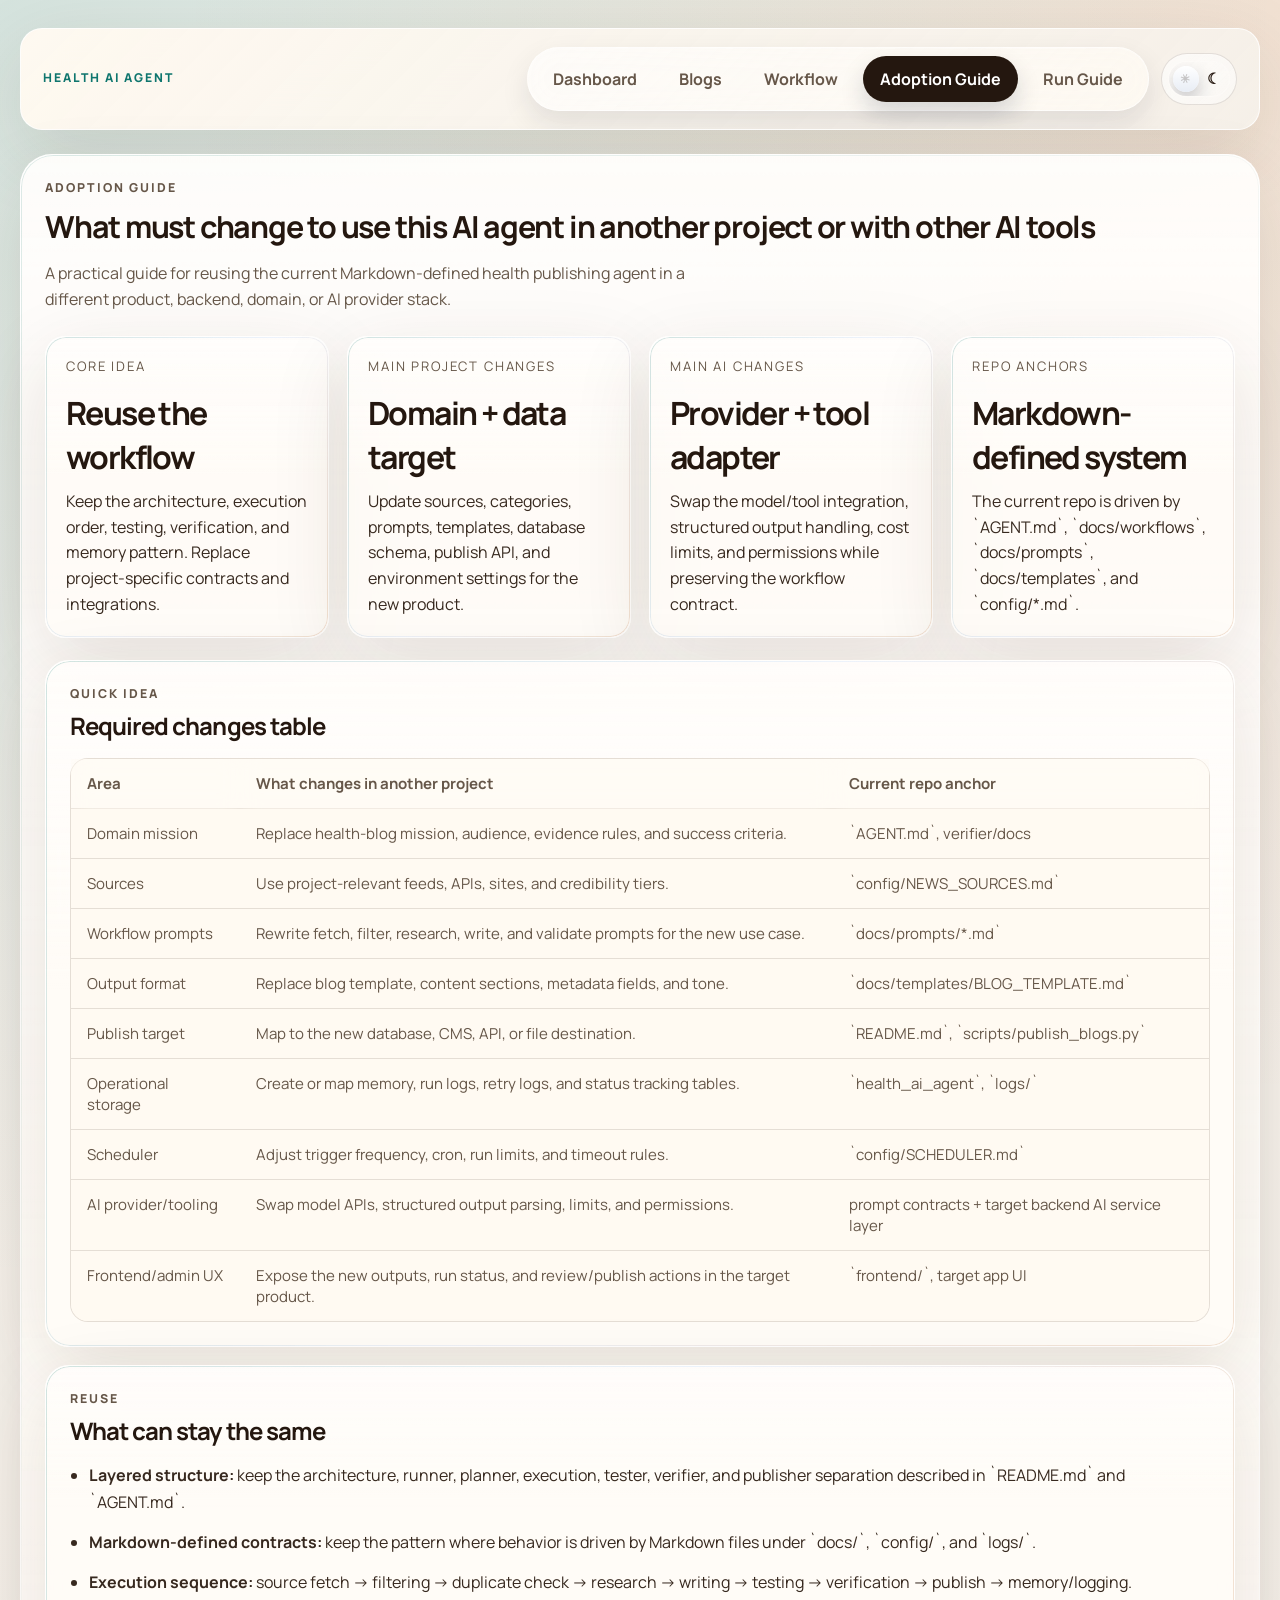
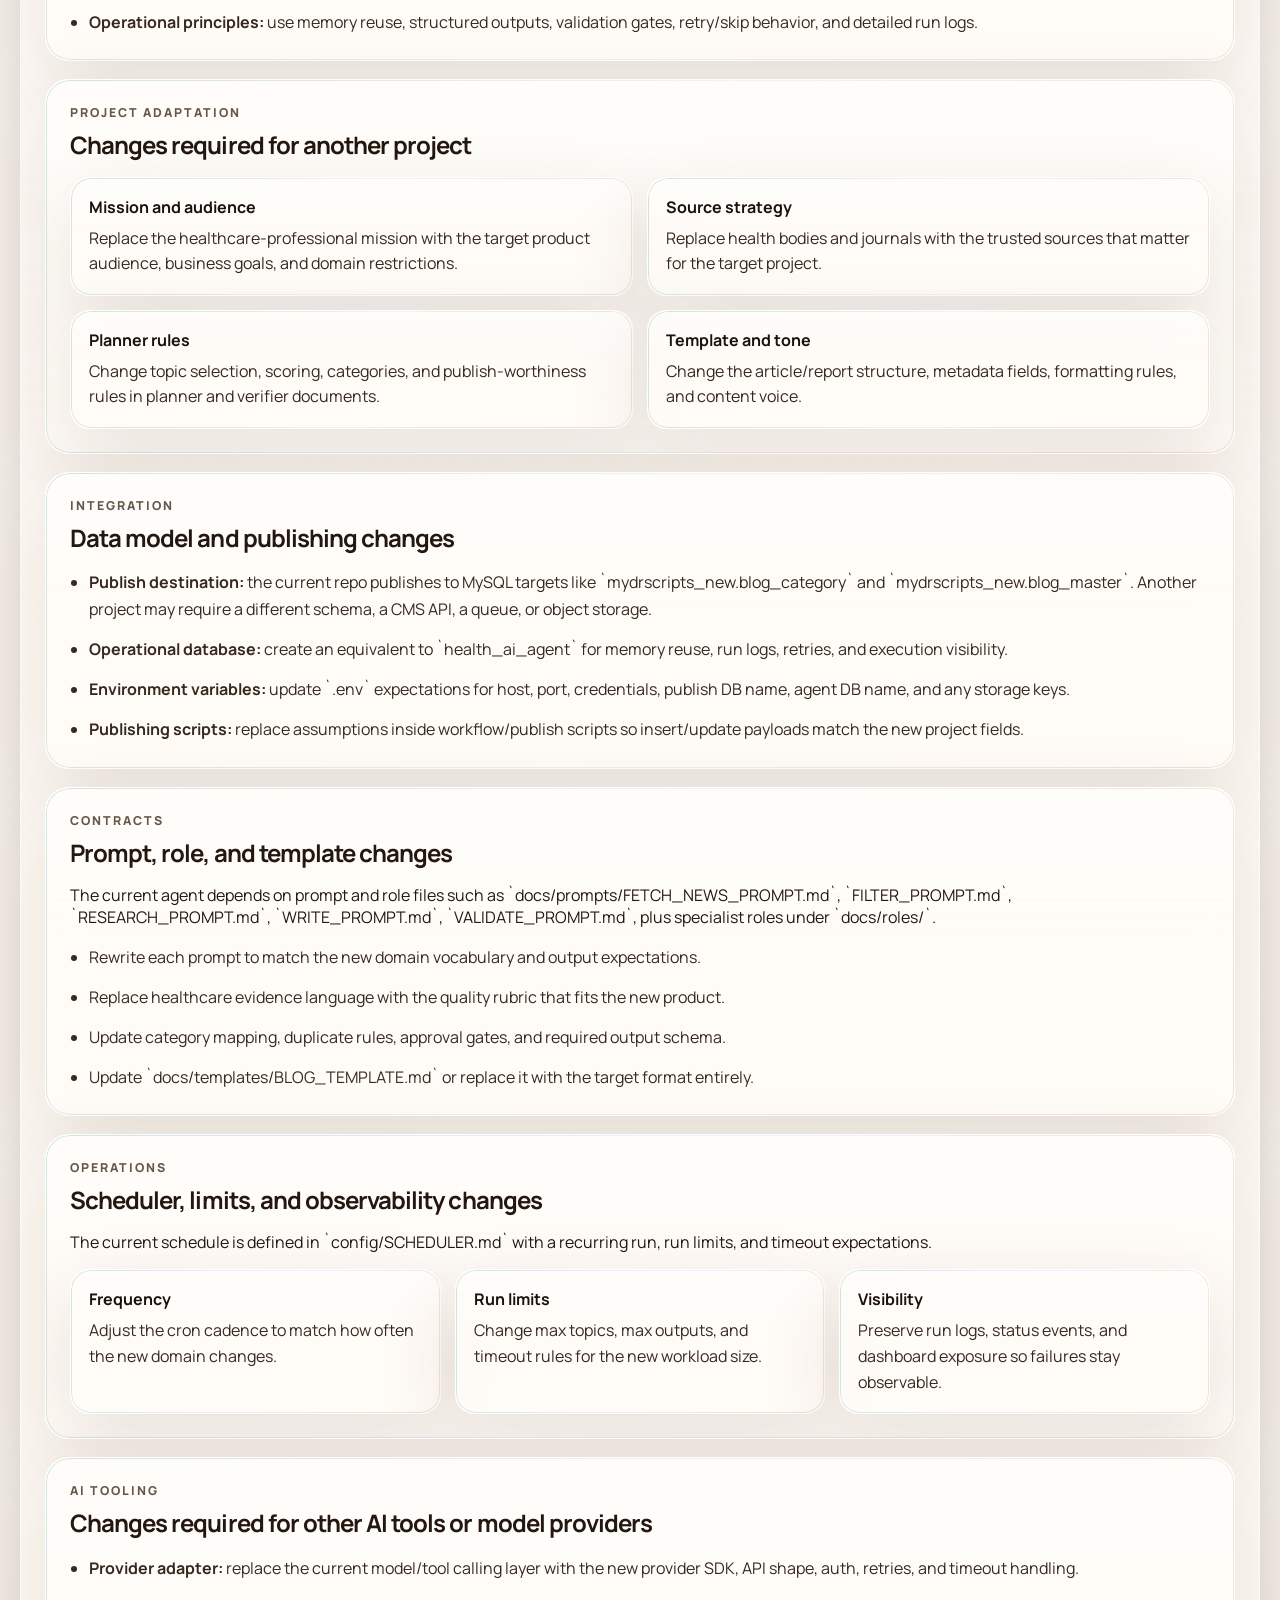
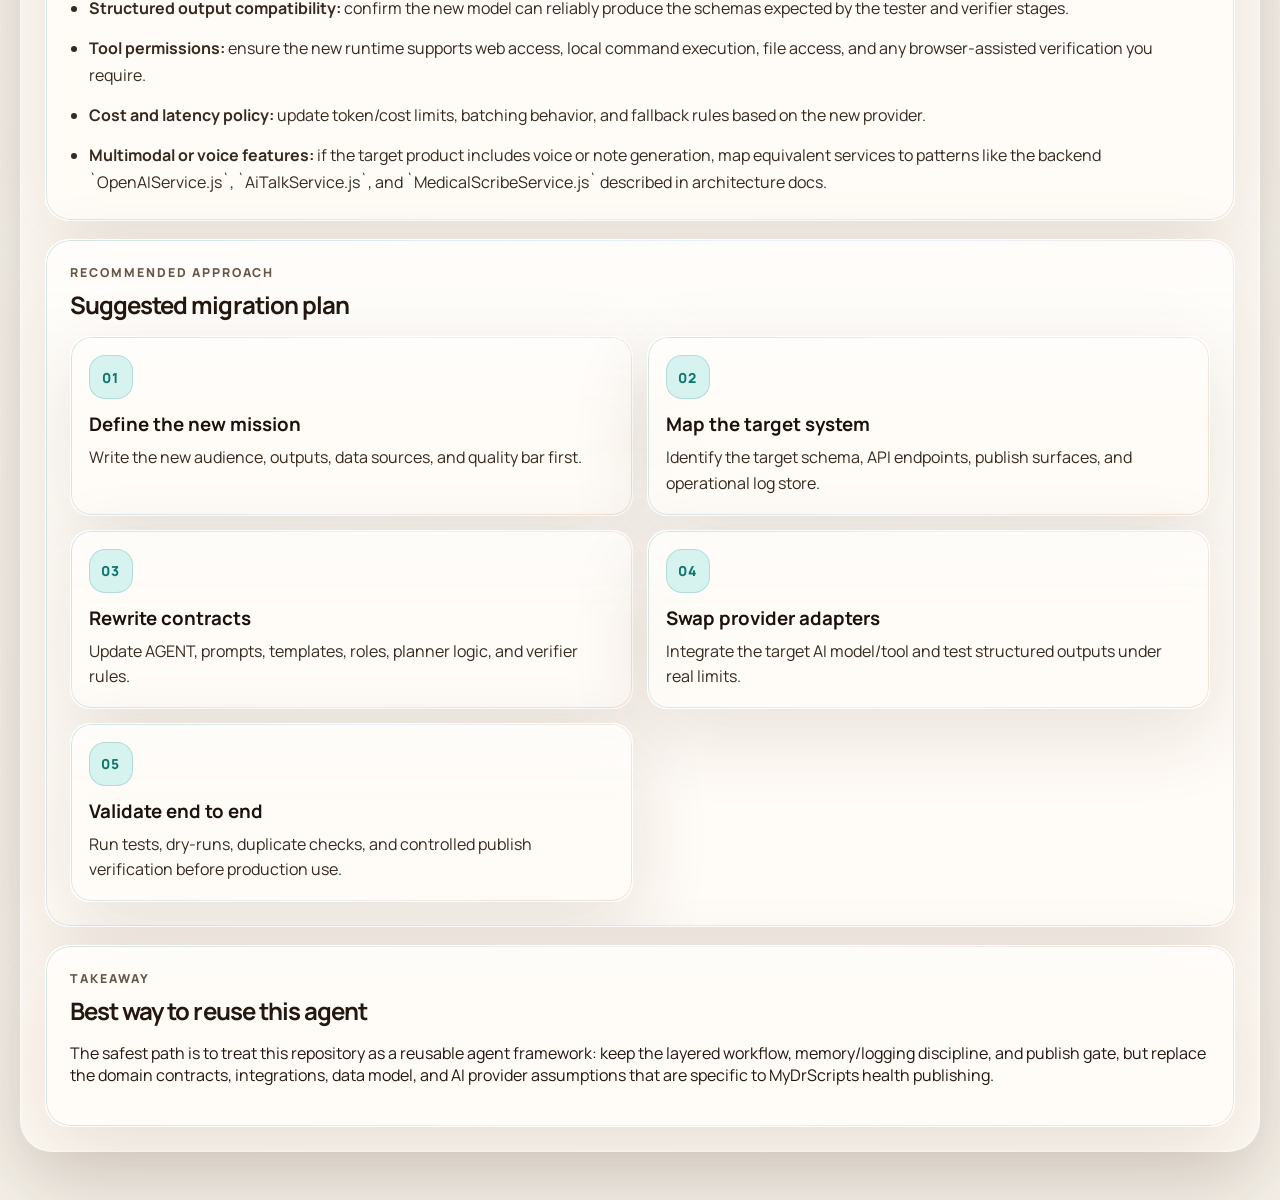
==== frontend/agent-adoption-guide.html @ 119e6121 "first commit" ====
<!doctype html>
<html lang="en">
  <head>
    <meta charset="utf-8" />
    <meta name="viewport" content="width=device-width, initial-scale=1" />
    <title>Health AI Agent Adoption Guide</title>
    <script>
      (function () {
        try {
          const stored = localStorage.getItem("health-agent-theme");
          const prefersDark =
            window.matchMedia &&
            window.matchMedia("(prefers-color-scheme: dark)").matches;
          document.documentElement.dataset.theme =
            stored === "dark" || stored === "light"
              ? stored
              : prefersDark
                ? "dark"
                : "light";
        } catch (error) {
          document.documentElement.dataset.theme = "light";
        }
      })();
    </script>
    <link rel="preconnect" href="https://fonts.googleapis.com" />
    <link rel="preconnect" href="https://fonts.gstatic.com" crossorigin />
    <link
      href="https://fonts.googleapis.com/css2?family=Manrope:wght@400;500;600;700;800&display=swap"
      rel="stylesheet"
    />
    <link rel="stylesheet" href="/frontend/styles.css" />
  </head>

  <body data-page="agent-adoption-guide">
    <div class="shell">
      <div class="hero-stack">
        <header class="hero">
          <div class="app-header-brand">
            <span class="app-header-kicker">Health AI Agent</span>
            <strong></strong>
          </div>
          <nav class="hero-nav">
            <div class="hero-nav-links">
              <a class="nav-link" href="/">Dashboard</a>
              <a class="nav-link" href="/frontend/blogs.html">Blogs</a>
              <a class="nav-link" href="/frontend/blog-workflow.html"
                >Workflow</a
              >
              <a
                class="nav-link active"
                href="/frontend/agent-adoption-guide.html"
                >Adoption Guide</a
              >
              <a class="nav-link" href="/frontend/run-guide.html">Run Guide</a>
            </div>
            <button
              class="theme-toggle"
              id="theme-toggle"
              type="button"
              aria-pressed="false"
              aria-label="Switch to dark mode"
            >
              <span class="theme-toggle-track" aria-hidden="true">
                <span class="theme-toggle-thumb"></span>
                <span class="theme-toggle-glyph theme-toggle-glyph-sun">☀</span>
                <span class="theme-toggle-glyph theme-toggle-glyph-moon"
                  >☾</span
                >
              </span>
            </button>
          </nav>
        </header>
        <div class="hero-divider" aria-hidden="true"></div>
      </div>

      <main class="page-content">
        <section class="page-intro">
          <p class="eyebrow">Adoption guide</p>
          <h1>
            What must change to use this AI agent in another project or with
            other AI tools
          </h1>
          <p class="hero-copy">
            A practical guide for reusing the current Markdown-defined health
            publishing agent in a different product, backend, domain, or AI
            provider stack.
          </p>
        </section>

        <section class="workflow-summary-strip">
          <article class="workflow-summary-card">
            <span class="label">Core idea</span>
            <strong>Reuse the workflow</strong>
            <p>
              Keep the architecture, execution order, testing, verification, and
              memory pattern. Replace project-specific contracts and
              integrations.
            </p>
          </article>
          <article class="workflow-summary-card">
            <span class="label">Main project changes</span>
            <strong>Domain + data target</strong>
            <p>
              Update sources, categories, prompts, templates, database schema,
              publish API, and environment settings for the new product.
            </p>
          </article>
          <article class="workflow-summary-card">
            <span class="label">Main AI changes</span>
            <strong>Provider + tool adapter</strong>
            <p>
              Swap the model/tool integration, structured output handling, cost
              limits, and permissions while preserving the workflow contract.
            </p>
          </article>
          <article class="workflow-summary-card">
            <span class="label">Repo anchors</span>
            <strong>Markdown-defined system</strong>
            <p>
              The current repo is driven by `AGENT.md`, `docs/workflows`,
              `docs/prompts`, `docs/templates`, and `config/*.md`.
            </p>
          </article>
        </section>

        <section class="workflow-layout workflow-layout--single">
          <div class="workflow-content">
            <article class="panel workflow-section" id="quick-changes-table">
              <div class="panel-head">
                <div>
                  <p class="eyebrow">Quick idea</p>
                  <h2>Required changes table</h2>
                </div>
              </div>
              <div class="table-wrap workflow-table-wrap">
                <table>
                  <thead>
                    <tr>
                      <th>Area</th>
                      <th>What changes in another project</th>
                      <th>Current repo anchor</th>
                    </tr>
                  </thead>
                  <tbody>
                    <tr>
                      <td>Domain mission</td>
                      <td>
                        Replace health-blog mission, audience, evidence rules,
                        and success criteria.
                      </td>
                      <td>`AGENT.md`, verifier/docs</td>
                    </tr>
                    <tr>
                      <td>Sources</td>
                      <td>
                        Use project-relevant feeds, APIs, sites, and credibility
                        tiers.
                      </td>
                      <td>`config/NEWS_SOURCES.md`</td>
                    </tr>
                    <tr>
                      <td>Workflow prompts</td>
                      <td>
                        Rewrite fetch, filter, research, write, and validate
                        prompts for the new use case.
                      </td>
                      <td>`docs/prompts/*.md`</td>
                    </tr>
                    <tr>
                      <td>Output format</td>
                      <td>
                        Replace blog template, content sections, metadata
                        fields, and tone.
                      </td>
                      <td>`docs/templates/BLOG_TEMPLATE.md`</td>
                    </tr>
                    <tr>
                      <td>Publish target</td>
                      <td>
                        Map to the new database, CMS, API, or file destination.
                      </td>
                      <td>`README.md`, `scripts/publish_blogs.py`</td>
                    </tr>
                    <tr>
                      <td>Operational storage</td>
                      <td>
                        Create or map memory, run logs, retry logs, and status
                        tracking tables.
                      </td>
                      <td>`health_ai_agent`, `logs/`</td>
                    </tr>
                    <tr>
                      <td>Scheduler</td>
                      <td>
                        Adjust trigger frequency, cron, run limits, and timeout
                        rules.
                      </td>
                      <td>`config/SCHEDULER.md`</td>
                    </tr>
                    <tr>
                      <td>AI provider/tooling</td>
                      <td>
                        Swap model APIs, structured output parsing, limits, and
                        permissions.
                      </td>
                      <td>
                        prompt contracts + target backend AI service layer
                      </td>
                    </tr>
                    <tr>
                      <td>Frontend/admin UX</td>
                      <td>
                        Expose the new outputs, run status, and review/publish
                        actions in the target product.
                      </td>
                      <td>`frontend/`, target app UI</td>
                    </tr>
                  </tbody>
                </table>
              </div>
            </article>

            <article class="panel workflow-section" id="what-stays-the-same">
              <div class="panel-head">
                <div>
                  <p class="eyebrow">Reuse</p>
                  <h2>What can stay the same</h2>
                </div>
              </div>
              <ul class="workflow-bullet-list">
                <li>
                  <strong>Layered structure:</strong> keep the architecture,
                  runner, planner, execution, tester, verifier, and publisher
                  separation described in `README.md` and `AGENT.md`.
                </li>
                <li>
                  <strong>Markdown-defined contracts:</strong> keep the pattern
                  where behavior is driven by Markdown files under `docs/`,
                  `config/`, and `logs/`.
                </li>
                <li>
                  <strong>Execution sequence:</strong> source fetch → filtering
                  → duplicate check → research → writing → testing →
                  verification → publish → memory/logging.
                </li>
                <li>
                  <strong>Operational principles:</strong> use memory reuse,
                  structured outputs, validation gates, retry/skip behavior, and
                  detailed run logs.
                </li>
              </ul>
            </article>

            <article
              class="panel workflow-section"
              id="project-specific-changes"
            >
              <div class="panel-head">
                <div>
                  <p class="eyebrow">Project adaptation</p>
                  <h2>Changes required for another project</h2>
                </div>
              </div>
              <div class="workflow-card-grid two-up">
                <article class="workflow-mini-card">
                  <strong>Mission and audience</strong>
                  <p>
                    Replace the healthcare-professional mission with the target
                    product audience, business goals, and domain restrictions.
                  </p>
                </article>
                <article class="workflow-mini-card">
                  <strong>Source strategy</strong>
                  <p>
                    Replace health bodies and journals with the trusted sources
                    that matter for the target project.
                  </p>
                </article>
                <article class="workflow-mini-card">
                  <strong>Planner rules</strong>
                  <p>
                    Change topic selection, scoring, categories, and
                    publish-worthiness rules in planner and verifier documents.
                  </p>
                </article>
                <article class="workflow-mini-card">
                  <strong>Template and tone</strong>
                  <p>
                    Change the article/report structure, metadata fields,
                    formatting rules, and content voice.
                  </p>
                </article>
              </div>
            </article>

            <article class="panel workflow-section" id="data-and-publishing">
              <div class="panel-head">
                <div>
                  <p class="eyebrow">Integration</p>
                  <h2>Data model and publishing changes</h2>
                </div>
              </div>
              <ul class="workflow-bullet-list">
                <li>
                  <strong>Publish destination:</strong> the current repo
                  publishes to MySQL targets like
                  `mydrscripts_new.blog_category` and
                  `mydrscripts_new.blog_master`. Another project may require a
                  different schema, a CMS API, a queue, or object storage.
                </li>
                <li>
                  <strong>Operational database:</strong> create an equivalent to
                  `health_ai_agent` for memory reuse, run logs, retries, and
                  execution visibility.
                </li>
                <li>
                  <strong>Environment variables:</strong> update `.env`
                  expectations for host, port, credentials, publish DB name,
                  agent DB name, and any storage keys.
                </li>
                <li>
                  <strong>Publishing scripts:</strong> replace assumptions
                  inside workflow/publish scripts so insert/update payloads
                  match the new project fields.
                </li>
              </ul>
            </article>

            <article
              class="panel workflow-section"
              id="prompt-and-template-changes"
            >
              <div class="panel-head">
                <div>
                  <p class="eyebrow">Contracts</p>
                  <h2>Prompt, role, and template changes</h2>
                </div>
              </div>
              <p>
                The current agent depends on prompt and role files such as
                `docs/prompts/FETCH_NEWS_PROMPT.md`, `FILTER_PROMPT.md`,
                `RESEARCH_PROMPT.md`, `WRITE_PROMPT.md`, `VALIDATE_PROMPT.md`,
                plus specialist roles under `docs/roles/`.
              </p>
              <ul class="workflow-bullet-list">
                <li>
                  Rewrite each prompt to match the new domain vocabulary and
                  output expectations.
                </li>
                <li>
                  Replace healthcare evidence language with the quality rubric
                  that fits the new product.
                </li>
                <li>
                  Update category mapping, duplicate rules, approval gates, and
                  required output schema.
                </li>
                <li>
                  Update `docs/templates/BLOG_TEMPLATE.md` or replace it with
                  the target format entirely.
                </li>
              </ul>
            </article>

            <article
              class="panel workflow-section"
              id="scheduler-and-operations"
            >
              <div class="panel-head">
                <div>
                  <p class="eyebrow">Operations</p>
                  <h2>Scheduler, limits, and observability changes</h2>
                </div>
              </div>
              <p>
                The current schedule is defined in `config/SCHEDULER.md` with a
                recurring run, run limits, and timeout expectations.
              </p>
              <div class="workflow-card-grid three-up">
                <article class="workflow-mini-card">
                  <strong>Frequency</strong>
                  <p>
                    Adjust the cron cadence to match how often the new domain
                    changes.
                  </p>
                </article>
                <article class="workflow-mini-card">
                  <strong>Run limits</strong>
                  <p>
                    Change max topics, max outputs, and timeout rules for the
                    new workload size.
                  </p>
                </article>
                <article class="workflow-mini-card">
                  <strong>Visibility</strong>
                  <p>
                    Preserve run logs, status events, and dashboard exposure so
                    failures stay observable.
                  </p>
                </article>
              </div>
            </article>

            <article class="panel workflow-section" id="other-ai-tools">
              <div class="panel-head">
                <div>
                  <p class="eyebrow">AI tooling</p>
                  <h2>
                    Changes required for other AI tools or model providers
                  </h2>
                </div>
              </div>
              <ul class="workflow-bullet-list">
                <li>
                  <strong>Provider adapter:</strong> replace the current
                  model/tool calling layer with the new provider SDK, API shape,
                  auth, retries, and timeout handling.
                </li>
                <li>
                  <strong>Structured output compatibility:</strong> confirm the
                  new model can reliably produce the schemas expected by the
                  tester and verifier stages.
                </li>
                <li>
                  <strong>Tool permissions:</strong> ensure the new runtime
                  supports web access, local command execution, file access, and
                  any browser-assisted verification you require.
                </li>
                <li>
                  <strong>Cost and latency policy:</strong> update token/cost
                  limits, batching behavior, and fallback rules based on the new
                  provider.
                </li>
                <li>
                  <strong>Multimodal or voice features:</strong> if the target
                  product includes voice or note generation, map equivalent
                  services to patterns like the backend `OpenAIService.js`,
                  `AiTalkService.js`, and `MedicalScribeService.js` described in
                  architecture docs.
                </li>
              </ul>
            </article>

            <article class="panel workflow-section" id="migration-plan">
              <div class="panel-head">
                <div>
                  <p class="eyebrow">Recommended approach</p>
                  <h2>Suggested migration plan</h2>
                </div>
              </div>
              <div class="workflow-steps-grid">
                <article class="workflow-step-card">
                  <span class="workflow-step-index">01</span>
                  <h3>Define the new mission</h3>
                  <p>
                    Write the new audience, outputs, data sources, and quality
                    bar first.
                  </p>
                </article>
                <article class="workflow-step-card">
                  <span class="workflow-step-index">02</span>
                  <h3>Map the target system</h3>
                  <p>
                    Identify the target schema, API endpoints, publish surfaces,
                    and operational log store.
                  </p>
                </article>
                <article class="workflow-step-card">
                  <span class="workflow-step-index">03</span>
                  <h3>Rewrite contracts</h3>
                  <p>
                    Update AGENT, prompts, templates, roles, planner logic, and
                    verifier rules.
                  </p>
                </article>
                <article class="workflow-step-card">
                  <span class="workflow-step-index">04</span>
                  <h3>Swap provider adapters</h3>
                  <p>
                    Integrate the target AI model/tool and test structured
                    outputs under real limits.
                  </p>
                </article>
                <article class="workflow-step-card">
                  <span class="workflow-step-index">05</span>
                  <h3>Validate end to end</h3>
                  <p>
                    Run tests, dry-runs, duplicate checks, and controlled
                    publish verification before production use.
                  </p>
                </article>
              </div>
            </article>

            <article class="panel workflow-section" id="final-recommendation">
              <div class="panel-head">
                <div>
                  <p class="eyebrow">Takeaway</p>
                  <h2>Best way to reuse this agent</h2>
                </div>
              </div>
              <p>
                The safest path is to treat this repository as a reusable agent
                framework: keep the layered workflow, memory/logging discipline,
                and publish gate, but replace the domain contracts,
                integrations, data model, and AI provider assumptions that are
                specific to MyDrScripts health publishing.
              </p>
            </article>
          </div>
        </section>
      </main>
    </div>

    <script src="/frontend/app.js"></script>
  </body>
</html>
---- frontend/styles.css ----
:root {
  color-scheme: light;
  --bg: #f4efe7;
  --bg-top: #fbf8f3;
  --panel: rgba(255, 252, 247, 0.82);
  --panel-strong: #fffaf2;
  --line: rgba(70, 54, 41, 0.14);
  --text: #24170f;
  --muted: #665749;
  --accent: #0f766e;
  --accent-soft: #d7f3ef;
  --warn: #b45309;
  --danger: #b42318;
  --radius: 24px;
  --shadow: 0 24px 80px rgba(64, 39, 20, 0.12);
  --glow-primary: rgba(15, 118, 110, 0.16);
  --glow-secondary: rgba(180, 83, 9, 0.14);
  --surface-border: rgba(255, 255, 255, 0.72);
  --surface-border-soft: rgba(255, 255, 255, 0.65);
  --hero-border: rgba(255, 255, 255, 0.8);
  --hero-start: rgba(255, 249, 240, 0.98);
  --hero-end: rgba(246, 242, 236, 0.84);
  --content-shell-bg: rgba(255, 251, 245, 0.88);
  --content-shell-border: rgba(255, 255, 255, 0.82);
  --content-shell-shadow: 0 28px 72px rgba(64, 39, 20, 0.14);
  --content-shell-topline: rgba(255, 255, 255, 0.62);
  --nav-bg: rgba(255, 255, 255, 0.52);
  --nav-active-bg: #24170f;
  --nav-active-text: #fff;
  --article-bg: rgba(255, 255, 255, 0.52);
  --article-border: rgba(70, 54, 41, 0.1);
  --text-copy: #37291f;
  --text-strong: #1d120b;
  --quote-bg: rgba(15, 118, 110, 0.08);
  --quote-text: #29433f;
  --code-inline-bg: rgba(36, 23, 15, 0.08);
  --empty-bg: rgba(255, 255, 255, 0.45);
  --badge-success-bg: #dbfce7;
  --badge-success-text: #166534;
  --badge-error-bg: #fee4e2;
  --badge-other-bg: #e9ecef;
  --badge-other-text: #344054;
  --glass-blur: 20px;
  --glass-sheen: rgba(255, 255, 255, 0.52);
  --gradient-border-a: rgba(15, 118, 110, 0.38);
  --gradient-border-b: rgba(59, 130, 246, 0.18);
  --gradient-border-c: rgba(180, 83, 9, 0.32);
  --metric-teal: #0f766e;
  --metric-indigo: #4f46e5;
  --metric-rose: #e11d48;
  --metric-emerald: #059669;
  --metric-amber: #d97706;
  --metric-cyan: #0891b2;
  --metric-violet: #7c3aed;
  --metric-sky: #0284c7;
  --metric-blue: #2563eb;
  --chart-total: #0f766e;
  --chart-success: #16a34a;
  --chart-error: #dc2626;
  --chart-request: #b45309;
  --chart-token: #2563eb;
}

html[data-theme="dark"] {
  color-scheme: dark;
  --bg: #0b1220;
  --bg-top: #111827;
  --panel: rgba(15, 23, 42, 0.82);
  --panel-strong: #111827;
  --line: rgba(148, 163, 184, 0.22);
  --text: #f8fafc;
  --muted: #cbd5e1;
  --accent: #5eead4;
  --accent-soft: rgba(45, 212, 191, 0.16);
  --warn: #fdba74;
  --danger: #fca5a5;
  --shadow: 0 24px 80px rgba(2, 6, 23, 0.42);
  --glow-primary: rgba(45, 212, 191, 0.12);
  --glow-secondary: rgba(96, 165, 250, 0.16);
  --surface-border: rgba(148, 163, 184, 0.16);
  --surface-border-soft: rgba(148, 163, 184, 0.14);
  --hero-border: rgba(148, 163, 184, 0.16);
  --hero-start: rgba(8, 15, 29, 0.98);
  --hero-end: rgba(15, 23, 42, 0.96);
  --content-shell-bg: rgba(8, 15, 29, 0.92);
  --content-shell-border: rgba(148, 163, 184, 0.18);
  --content-shell-shadow: 0 32px 90px rgba(2, 6, 23, 0.52);
  --content-shell-topline: rgba(255, 255, 255, 0.06);
  --nav-bg: rgba(8, 15, 29, 0.9);
  --nav-active-bg: #f8fafc;
  --nav-active-text: #0b1220;
  --article-bg: rgba(15, 23, 42, 0.68);
  --article-border: rgba(148, 163, 184, 0.16);
  --text-copy: #e2e8f0;
  --text-strong: #ffffff;
  --quote-bg: rgba(45, 212, 191, 0.1);
  --quote-text: #d1fae5;
  --code-inline-bg: rgba(148, 163, 184, 0.16);
  --empty-bg: rgba(15, 23, 42, 0.56);
  --badge-success-bg: rgba(22, 163, 74, 0.18);
  --badge-success-text: #86efac;
  --badge-error-bg: rgba(220, 38, 38, 0.18);
  --badge-other-bg: rgba(71, 85, 105, 0.42);
  --badge-other-text: #e2e8f0;
  --glass-blur: 24px;
  --glass-sheen: rgba(255, 255, 255, 0.12);
  --gradient-border-a: rgba(94, 234, 212, 0.45);
  --gradient-border-b: rgba(96, 165, 250, 0.26);
  --gradient-border-c: rgba(167, 139, 250, 0.32);
  --metric-teal: #5eead4;
  --metric-indigo: #a5b4fc;
  --metric-rose: #fda4af;
  --metric-emerald: #86efac;
  --metric-amber: #fdba74;
  --metric-cyan: #67e8f9;
  --metric-violet: #c4b5fd;
  --metric-sky: #7dd3fc;
  --metric-blue: #93c5fd;
  --chart-total: #5eead4;
  --chart-success: #86efac;
  --chart-error: #fca5a5;
  --chart-request: #fdba74;
  --chart-token: #93c5fd;
}

* {
  box-sizing: border-box;
}

html {
  scroll-behavior: smooth;
}

body {
  margin: 0;
  font-family: "Manrope", sans-serif;
  color: var(--text);
  background:
    radial-gradient(circle at top left, var(--glow-primary), transparent 28%),
    radial-gradient(circle at top right, var(--glow-secondary), transparent 24%),
    linear-gradient(180deg, var(--bg-top) 0%, var(--bg) 100%);
  min-height: 100vh;
  transition: background 0.25s ease, color 0.25s ease;
}

a {
  color: inherit;
  text-decoration: none;
}

.shell {
  width: min(1240px, calc(100% - 32px));
  margin: 0 auto;
  padding: 28px 0 48px;
  animation: page-enter 0.7s ease;
}

.hero-stack {
  position: static;
  padding-top: 0;
  margin-bottom: 24px;
}

.hero-divider {
  display: none;
}

.page-content {
  position: relative;
  padding: 24px;
  border-radius: calc(var(--radius) + 8px);
  border: 1px solid var(--content-shell-border);
  background:
    linear-gradient(180deg, var(--content-shell-topline), transparent 56%),
    var(--content-shell-bg);
  box-shadow: var(--content-shell-shadow);
}

.page-content::before {
  content: "";
  position: absolute;
  inset: 0;
  border-radius: inherit;
  padding: 1px;
  background: linear-gradient(135deg, color-mix(in srgb, var(--accent) 18%, transparent), transparent 32%, color-mix(in srgb, var(--surface-border) 65%, transparent));
  -webkit-mask: linear-gradient(#fff 0 0) content-box, linear-gradient(#fff 0 0);
  -webkit-mask-composite: xor;
  mask-composite: exclude;
  pointer-events: none;
  opacity: 0.8;
}

.page-content > *:first-child {
  margin-top: 0 !important;
}

.hero-stack + .metrics-grid,
.hero-stack + .blog-grid,
.hero-stack + .status-strip,
.hero-stack + .workflow-summary-strip {
  margin-top: 0;
}

.hero,
.panel,
.status-strip {
  backdrop-filter: blur(var(--glass-blur));
  box-shadow: var(--shadow);
}

.hero {
  position: relative;
  overflow: hidden;
  isolation: isolate;
  display: flex;
  justify-content: space-between;
  gap: 20px;
  align-items: center;
  padding: 18px 22px;
  border-radius: 22px;
  box-shadow: var(--shadow);
  background:
    linear-gradient(135deg, var(--hero-start), var(--hero-end));
  border: 1px solid var(--hero-border);
}

.hero::before,
.hero::after {
  display: none;
}

.page-intro h1,
.panel h2 {
  margin: 0;
  letter-spacing: -0.04em;
}

.page-intro h1 {
  font-size: clamp(1.9rem, 2vw, 3rem);
}

body[data-page="blog-detail"] .page-intro h1 {
  font-size: clamp(1.7rem, 3vw, 2rem);
  max-width: 30ch;
}

.hero-copy,
.label,
.eyebrow,
.muted,
td,
th {
  color: var(--muted);
}

.hero-copy {
  max-width: 64ch;
  line-height: 1.6;
  margin: 14px 0 0;
}

.app-header-brand {
  display: flex;
  flex-direction: column;
  gap: 4px;
  min-width: 0;
}

.app-header-kicker {
  color: var(--accent);
  font-size: 0.76rem;
  font-weight: 800;
  letter-spacing: 0.16em;
  text-transform: uppercase;
}

.app-header-brand strong {
  color: var(--text);
  font-size: 1rem;
  font-weight: 800;
  letter-spacing: -0.02em;
}

.eyebrow {
  margin: 0 0 10px;
  text-transform: uppercase;
  letter-spacing: 0.16em;
  font-size: 0.77rem;
  font-weight: 800;
}

.hero-nav {
  display: flex;
  justify-content: flex-end;
  align-items: center;
  gap: 12px;
  flex-wrap: nowrap;
  max-width: 100%;
  margin-left: auto;
}

.hero-nav-links {
  display: inline-flex;
  align-items: center;
  gap: 8px;
  padding: 8px;
  border-radius: 999px;
  border: 1px solid color-mix(in srgb, var(--surface-border-soft) 90%, transparent);
  background:
    linear-gradient(135deg, color-mix(in srgb, var(--nav-bg) 84%, white 16%), color-mix(in srgb, var(--panel-strong) 78%, transparent));
  box-shadow:
    inset 0 1px 0 rgba(255, 255, 255, 0.18),
    0 12px 28px rgba(15, 23, 42, 0.1);
  backdrop-filter: blur(calc(var(--glass-blur) * 0.8));
}

html[data-theme="dark"] .hero-nav-links {
  box-shadow:
    inset 0 1px 0 rgba(255, 255, 255, 0.06),
    0 16px 34px rgba(2, 6, 23, 0.34);
}

.nav-link {
  display: inline-flex;
  align-items: center;
  justify-content: center;
  min-height: 44px;
  padding: 11px 16px;
  border-radius: 999px;
  border: 1px solid transparent;
  background: transparent;
  color: var(--muted);
  font-weight: 700;
  white-space: nowrap;
  transition: transform 0.24s ease, background 0.24s ease, color 0.24s ease, border-color 0.24s ease, box-shadow 0.24s ease;
}

.nav-link.active {
  background: var(--nav-active-bg);
  color: var(--nav-active-text);
  border-color: color-mix(in srgb, var(--nav-active-bg) 70%, var(--line));
  box-shadow: 0 12px 24px rgba(15, 23, 42, 0.16);
}

.nav-link:hover {
  transform: translateY(-1px);
  border-color: color-mix(in srgb, var(--accent) 28%, var(--line));
  background: color-mix(in srgb, var(--accent-soft) 40%, transparent);
  color: var(--text);
}

.theme-toggle {
  position: relative;
  display: inline-flex;
  align-items: center;
  justify-content: center;
  gap: 12px;
  min-height: 52px;
  padding: 6px;
  border-radius: 999px;
  border: 1px solid var(--line);
  background: linear-gradient(135deg, color-mix(in srgb, var(--nav-bg) 80%, white 20%), var(--nav-bg));
  color: var(--text);
  font: inherit;
  font-weight: 700;
  cursor: pointer;
  flex-shrink: 0;
  box-shadow: inset 0 1px 0 rgba(255, 255, 255, 0.14);
  transition: transform 0.24s ease, border-color 0.24s ease, box-shadow 0.24s ease, background 0.3s ease;
}

html[data-theme="dark"] .theme-toggle {
  box-shadow:
    inset 0 1px 0 rgba(255, 255, 255, 0.05),
    0 12px 28px rgba(2, 6, 23, 0.22);
}

.page-intro {
  margin-bottom: 24px;
}

.page-intro:last-child {
  margin-bottom: 0;
}

.theme-toggle:hover {
  transform: translateY(-2px);
  border-color: color-mix(in srgb, var(--accent) 34%, var(--line));
  box-shadow: 0 16px 28px rgba(15, 23, 42, 0.16);
}

.theme-toggle:focus-visible {
  outline: 2px solid var(--accent);
  outline-offset: 2px;
}

.theme-toggle-track {
  position: relative;
  display: inline-grid;
  place-items: center;
  width: 62px;
  height: 36px;
  padding: 4px;
  border-radius: 999px;
  border: 1px solid rgba(255, 255, 255, 0.14);
  background: linear-gradient(135deg, rgba(255, 255, 255, 0.16), rgba(255, 255, 255, 0.04));
  overflow: hidden;
}

.theme-toggle-thumb {
  position: absolute;
  top: 4px;
  left: 4px;
  width: 26px;
  height: 26px;
  border-radius: 999px;
  background: linear-gradient(180deg, #ffffff, #e8edf5);
  box-shadow: 0 8px 18px rgba(15, 23, 42, 0.25);
  transition: transform 0.34s cubic-bezier(0.22, 1, 0.36, 1), background 0.3s ease;
}

.theme-toggle-glyph {
  position: absolute;
  top: 50%;
  transform: translateY(-50%);
  font-size: 0.95rem;
  line-height: 1;
  transition: opacity 0.24s ease, transform 0.34s ease;
}

.theme-toggle-glyph-sun {
  left: 9px;
  opacity: 0;
  transform: translateY(-50%) scale(0.78) rotate(-25deg);
}

.theme-toggle-glyph-moon {
  right: 9px;
  opacity: 0.9;
}

.theme-toggle-copy {
  display: grid;
  gap: 2px;
  text-align: left;
}

.theme-toggle-title {
  font-size: 0.72rem;
  letter-spacing: 0.14em;
  text-transform: uppercase;
  color: var(--muted);
}

.theme-toggle-label {
  font-size: 0.92rem;
}

.theme-toggle[data-theme="dark"] .theme-toggle-thumb {
  transform: translateX(26px);
  background: linear-gradient(180deg, #fef3c7, #fde68a);
}

.theme-toggle[data-theme="dark"] .theme-toggle-glyph-sun {
  opacity: 0.95;
  transform: translateY(-50%) scale(1) rotate(0deg);
}

.theme-toggle[data-theme="dark"] .theme-toggle-glyph-moon {
  opacity: 0.28;
  transform: translateY(-50%) scale(0.86);
}

.theme-toggle[data-theme="light"] .theme-toggle-glyph-sun {
  opacity: 0.22;
}

.theme-toggle[data-theme="light"] .theme-toggle-glyph-moon {
  opacity: 0.95;
  transform: translateY(-50%) scale(1);
}

.theme-toggle[data-mode="auto"] .theme-toggle-title::after {
  content: " • Auto";
  color: var(--accent);
}

.status-strip {
  margin-top: 18px;
  display: grid;
  grid-template-columns: repeat(auto-fit, minmax(180px, 1fr));
  gap: 16px;
  padding: 18px 22px;
  border-radius: 20px;
  background: var(--panel);
  border: 1px solid var(--surface-border-soft);
}

.status-strip>div,
.metric-card,
.panel,
.blog-card,
.memory-card,
.workflow-summary-card,
.workflow-mini-card,
.workflow-step-card {
  position: relative;
  overflow: hidden;
  transition: transform 0.28s ease, box-shadow 0.28s ease, border-color 0.28s ease, background 0.28s ease;
}

.status-strip>div {
  padding: 12px 14px;
  border-radius: 16px;
  background: linear-gradient(180deg, color-mix(in srgb, var(--panel-strong) 70%, transparent), transparent);
  border: 1px solid color-mix(in srgb, var(--surface-border) 72%, transparent);
}

.status-strip>div::before,
.metric-card::before,
.panel::before,
.blog-card::before,
.memory-card::before,
.workflow-summary-card::before,
.workflow-mini-card::before,
.workflow-step-card::before {
  content: "";
  position: absolute;
  inset: 0 0 auto;
  height: 1px;
  background: linear-gradient(90deg, transparent, rgba(255, 255, 255, 0.7), transparent);
  opacity: 0.7;
}

.metric-card::after,
.panel::after,
.blog-card::after,
.memory-card::after,
.workflow-summary-card::after,
.workflow-mini-card::after,
.workflow-step-card::after {
  content: "";
  position: absolute;
  inset: 0;
  padding: 1px;
  border-radius: inherit;
  background: linear-gradient(120deg, var(--gradient-border-a), var(--gradient-border-b), var(--gradient-border-c));
  opacity: 0.5;
  -webkit-mask:
    linear-gradient(#fff 0 0) content-box,
    linear-gradient(#fff 0 0);
  -webkit-mask-composite: xor;
  mask-composite: exclude;
  pointer-events: none;
  animation: border-shift 8s linear infinite;
}

.status-strip>div:hover,
.metric-card:hover,
.panel:hover,
.blog-card:hover,
.memory-card:hover,
.workflow-summary-card:hover,
.workflow-mini-card:hover,
.workflow-step-card:hover {
  transform: translateY(-4px);
  border-color: color-mix(in srgb, var(--accent) 24%, var(--surface-border));
  box-shadow: 0 26px 54px rgba(15, 23, 42, 0.12);
}

.metric-card:hover::after,
.panel:hover::after,
.blog-card:hover::after,
.memory-card:hover::after,
.workflow-summary-card:hover::after,
.workflow-mini-card:hover::after,
.workflow-step-card:hover::after {
  opacity: 0.92;
}

.label {
  display: block;
  font-size: 0.82rem;
  text-transform: uppercase;
  letter-spacing: 0.14em;
  margin-bottom: 6px;
}

.status-strip strong {
  font-size: 1rem;
}

.metrics-grid,
.panel-grid,
.blog-grid {
  margin-top: 22px;
  display: grid;
  gap: 18px;
}

.metrics-grid {
  grid-template-columns: repeat(auto-fit, minmax(170px, 1fr));
}

.metric-card,
.panel,
.blog-card,
.memory-card {
  border: 1px solid var(--surface-border);
  background:
    linear-gradient(180deg, color-mix(in srgb, var(--glass-sheen) 100%, transparent), transparent 48%),
    var(--panel);
}

.metric-card {
  padding: 18px;
  border-radius: 20px;
  box-shadow: var(--shadow);
}

.metric-card-head {
  display: flex;
  align-items: center;
  justify-content: space-between;
  gap: 12px;
}

.metric-icon {
  display: inline-grid;
  place-items: center;
  width: 2.4rem;
  height: 2.4rem;
  border-radius: 16px;
  font-size: 1rem;
  font-weight: 800;
  border: 1px solid currentColor;
  background: color-mix(in srgb, currentColor 12%, transparent);
  box-shadow: inset 0 1px 0 rgba(255, 255, 255, 0.14);
}

.metric-card-teal .metric-icon {
  color: var(--metric-teal);
}

.metric-card-indigo .metric-icon {
  color: var(--metric-indigo);
}

.metric-card-rose .metric-icon {
  color: var(--metric-rose);
}

.metric-card-emerald .metric-icon {
  color: var(--metric-emerald);
}

.metric-card-amber .metric-icon {
  color: var(--metric-amber);
}

.metric-card-cyan .metric-icon {
  color: var(--metric-cyan);
}

.metric-card-violet .metric-icon {
  color: var(--metric-violet);
}

.metric-card-sky .metric-icon {
  color: var(--metric-sky);
}

.metric-card-blue .metric-icon {
  color: var(--metric-blue);
}

.metric-card strong {
  display: block;
  margin-top: 10px;
  font-size: 2rem;
  letter-spacing: -0.05em;
  background: linear-gradient(135deg, var(--text), color-mix(in srgb, var(--accent) 68%, var(--text)));
  -webkit-background-clip: text;
  background-clip: text;
  color: transparent;
}

.metric-card .label {
  margin: 0;
}

.panel-grid {
  grid-template-columns: 1.35fr 1fr;
}

.panel {
  padding: 24px;
  border-radius: var(--radius);
}

.panel-head h2,
.blog-body h2 {
  line-height: 1.14;
}

.panel-head {
  display: flex;
  align-items: center;
  justify-content: space-between;
  gap: 14px;
  margin-bottom: 18px;
}

.table-wrap {
  overflow-x: auto;
  border-radius: 18px;
  border: 1px solid var(--line);
  background: color-mix(in srgb, var(--panel-strong) 82%, transparent);
}

table {
  width: 100%;
  border-collapse: collapse;
  background: var(--panel-strong);
}

thead th {
  background: color-mix(in srgb, var(--panel) 85%, transparent);
  backdrop-filter: blur(10px);
}

th,
td {
  padding: 14px 16px;
  border-bottom: 1px solid var(--line);
  text-align: left;
  vertical-align: top;
  font-size: 0.94rem;
}

tbody tr:last-child td {
  border-bottom: 0;
}

tbody tr:hover td {
  background: color-mix(in srgb, var(--accent-soft) 34%, transparent);
}

.status-badge {
  display: inline-flex;
  padding: 7px 10px;
  border-radius: 999px;
  font-weight: 700;
  font-size: 0.78rem;
  letter-spacing: 0.08em;
  text-transform: uppercase;
}

.status-badge.success {
  background: var(--badge-success-bg);
  color: var(--badge-success-text);
}

.status-badge.error {
  background: var(--badge-error-bg);
  color: var(--danger);
}

.status-badge.other {
  background: var(--badge-other-bg);
  color: var(--badge-other-text);
}

.memory-list {
  display: grid;
  gap: 12px;
}

.memory-card {
  padding: 16px;
  border-radius: 18px;
}

.memory-card p {
  margin: 8px 0 0;
  line-height: 1.55;
}

.memory-meta {
  display: flex;
  gap: 10px;
  flex-wrap: wrap;
  font-size: 0.82rem;
  color: var(--muted);
}

.bar-chart {
  display: flex;
  align-items: end;
  gap: 12px;
  min-height: 280px;
  padding-top: 16px;
}

.bar-chart.compact {
  min-height: 240px;
}

.bar-group {
  flex: 1;
  min-width: 0;
}

.bar-stack {
  height: 210px;
  display: flex;
  align-items: end;
  justify-content: center;
  gap: 6px;
}

.bar {
  width: 100%;
  max-width: 18px;
  border-radius: 999px 999px 0 0;
  min-height: 4px;
  box-shadow: 0 8px 20px color-mix(in srgb, currentColor 18%, transparent);
  transition: transform 0.24s ease, opacity 0.24s ease;
}

.bar-group:hover .bar {
  transform: translateY(-4px);
}

.bar-label {
  margin-top: 12px;
  font-size: 0.77rem;
  text-align: center;
  color: var(--muted);
}

.blog-grid {
  grid-template-columns: repeat(auto-fit, minmax(280px, 1fr));
}

.blog-card {
  overflow: hidden;
  border-radius: var(--radius);
  box-shadow: var(--shadow);
  backdrop-filter: blur(var(--glass-blur));
}

.blog-media {
  aspect-ratio: 16 / 9;
  background: linear-gradient(135deg, rgba(15, 118, 110, 0.18), rgba(180, 83, 9, 0.18));
  display: grid;
  place-items: center;
}

.blog-media img {
  width: 100%;
  height: 100%;
  object-fit: cover;
  display: block;
  transition: transform 0.55s ease, filter 0.3s ease;
}

.blog-card:hover .blog-media img {
  transform: scale(1.05);
  filter: saturate(1.05);
}

.blog-body {
  padding: 20px;
  display: grid;
  gap: 10px;
}

.blog-body h2 {
  font-size: 1.28rem;
  margin-bottom: 10px;
}

.blog-summary {
  line-height: 1.65;
  margin: 12px 0 18px;
  color: var(--muted);
}

.chip-row,
.blog-actions {
  display: flex;
  gap: 10px;
  flex-wrap: wrap;
}

.chip {
  display: inline-flex;
  align-items: center;
  padding: 7px 10px;
  border-radius: 999px;
  background: var(--accent-soft);
  color: var(--accent);
  font-weight: 700;
  font-size: 0.82rem;
  border: 1px solid color-mix(in srgb, var(--accent) 16%, transparent);
}

.blog-link {
  padding: 10px 14px;
  border-radius: 999px;
  background: linear-gradient(135deg, color-mix(in srgb, var(--accent) 46%, var(--text)), var(--text));
  color: #fff;
  font-weight: 700;
  transition: transform 0.24s ease, box-shadow 0.24s ease, border-color 0.24s ease, background 0.24s ease;
}

.blog-link.secondary {
  background: color-mix(in srgb, var(--panel-strong) 78%, transparent);
  color: var(--text);
  border: 1px solid var(--line);
}

.blog-link:hover {
  transform: translateY(-1px);
  box-shadow: 0 14px 26px rgba(15, 23, 42, 0.14);
}

.workflow-summary-strip {
  margin-top: 22px;
  display: grid;
  grid-template-columns: repeat(auto-fit, minmax(220px, 1fr));
  gap: 18px;
}

.workflow-sprite {
  position: absolute;
  width: 0;
  height: 0;
  overflow: hidden;
}

.workflow-svg-icon {
  width: 20px;
  height: 20px;
  stroke: currentColor;
  fill: none;
  stroke-width: 1.9;
  stroke-linecap: round;
  stroke-linejoin: round;
}

.workflow-hero {
  display: grid;
  grid-template-columns: minmax(0, 1.35fr) minmax(280px, 0.65fr);
  gap: 18px;
  align-items: start;
}

.workflow-badge-row {
  display: flex;
  gap: 10px;
  flex-wrap: wrap;
  margin-top: 18px;
}

.workflow-pill {
  display: inline-flex;
  align-items: center;
  gap: 8px;
  padding: 9px 12px;
  border-radius: 999px;
  border: 1px solid var(--line);
  background: color-mix(in srgb, var(--panel-strong) 78%, transparent);
  color: var(--text);
  font-weight: 700;
  font-size: 0.9rem;
}

.workflow-pill .workflow-svg-icon {
  width: 16px;
  height: 16px;
}

.workflow-pill.is-manual {
  border-color: color-mix(in srgb, #f59e0b 24%, var(--line));
  background: color-mix(in srgb, #f59e0b 10%, var(--panel-strong));
}

.workflow-pill.is-ai {
  border-color: color-mix(in srgb, #0f766e 24%, var(--line));
  background: color-mix(in srgb, #0f766e 10%, var(--panel-strong));
}

.workflow-hero-highlight {
  padding: 20px;
  border-radius: 22px;
  border: 1px solid color-mix(in srgb, var(--accent) 14%, var(--surface-border));
  background:
    radial-gradient(circle at top right, color-mix(in srgb, var(--accent-soft) 82%, transparent), transparent 52%),
    color-mix(in srgb, var(--panel-strong) 82%, transparent);
  box-shadow: var(--shadow);
}

.workflow-highlight-label {
  display: inline-block;
  margin-bottom: 10px;
  font-size: 0.78rem;
  font-weight: 800;
  letter-spacing: 0.16em;
  text-transform: uppercase;
  color: var(--accent);
}

.workflow-hero-highlight strong {
  display: block;
  color: var(--text-strong);
  font-size: 1.18rem;
  line-height: 1.35;
}

.workflow-hero-points {
  list-style: none;
  margin: 16px 0 0;
  padding: 0;
  display: grid;
  gap: 10px;
}

.workflow-hero-points li {
  display: flex;
  align-items: center;
  gap: 10px;
  color: var(--text-copy);
  font-weight: 600;
}

.workflow-hero-points li span {
  width: 24px;
  height: 24px;
  border-radius: 999px;
  display: inline-grid;
  place-items: center;
  background: color-mix(in srgb, var(--accent-soft) 70%, transparent);
  color: var(--accent);
  font-size: 0.85rem;
  font-weight: 800;
}

.workflow-hero-points li span .workflow-svg-icon {
  width: 14px;
  height: 14px;
}

.workflow-summary-card,
.workflow-mini-card,
.workflow-step-card {
  position: relative;
  overflow: hidden;
  border-radius: 20px;
  border: 1px solid var(--surface-border);
  background:
    linear-gradient(180deg, color-mix(in srgb, var(--glass-sheen) 100%, transparent), transparent 48%),
    var(--panel);
  box-shadow: var(--shadow);
}

.workflow-summary-card {
  padding: 20px;
}

.workflow-summary-card.is-manual {
  background:
    linear-gradient(180deg, color-mix(in srgb, #f59e0b 11%, transparent), transparent 48%),
    var(--panel);
}

.workflow-summary-card.is-ai {
  background:
    linear-gradient(180deg, color-mix(in srgb, #0f766e 11%, transparent), transparent 48%),
    var(--panel);
}

.workflow-summary-top {
  display: flex;
  align-items: center;
  gap: 12px;
}

.workflow-legend-strip {
  margin-top: 18px;
  padding: 22px;
  border-radius: 26px;
  border: 1px solid var(--surface-border);
  background:
    linear-gradient(180deg, color-mix(in srgb, var(--glass-sheen) 100%, transparent), transparent 46%),
    color-mix(in srgb, var(--panel-strong) 76%, transparent);
  box-shadow: var(--shadow);
  display: grid;
  grid-template-columns: minmax(220px, 0.9fr) minmax(0, 1.1fr);
  gap: 18px;
}

.workflow-legend-copy h2,
.workflow-slide-separator h2 {
  margin: 0;
  color: var(--text-strong);
  letter-spacing: -0.04em;
}

.workflow-legend-items {
  display: grid;
  gap: 12px;
}

.workflow-legend-item {
  display: grid;
  grid-template-columns: auto auto 1fr;
  gap: 12px;
  align-items: center;
  padding: 14px 16px;
  border-radius: 18px;
  border: 1px solid var(--surface-border);
  background: color-mix(in srgb, var(--panel) 78%, transparent);
}

.workflow-legend-item strong {
  display: block;
  color: var(--text-strong);
  margin-bottom: 3px;
}

.workflow-legend-item p {
  margin: 0;
  color: var(--text-copy);
  line-height: 1.55;
}

.workflow-legend-swatch {
  width: 10px;
  height: 42px;
  border-radius: 999px;
  background: var(--muted);
}

.workflow-legend-icon,
.workflow-separator-icon {
  width: 46px;
  height: 46px;
  border-radius: 16px;
  display: inline-flex;
  align-items: center;
  justify-content: center;
  background: color-mix(in srgb, var(--panel-strong) 84%, transparent);
  border: 1px solid color-mix(in srgb, var(--surface-border) 76%, transparent);
}

.workflow-legend-item.is-manual .workflow-legend-swatch,
.workflow-slide-separator.is-manual {
  --workflow-tone: #d97706;
}

.workflow-legend-item.is-ai .workflow-legend-swatch,
.workflow-slide-separator.is-ai {
  --workflow-tone: #0f766e;
}

.workflow-legend-item.is-neutral .workflow-legend-swatch,
.workflow-slide-separator.is-neutral {
  --workflow-tone: #475569;
}

.workflow-legend-item.is-manual .workflow-legend-swatch,
.workflow-legend-item.is-ai .workflow-legend-swatch,
.workflow-legend-item.is-neutral .workflow-legend-swatch {
  background: var(--workflow-tone);
}

.workflow-legend-item.is-manual .workflow-legend-icon,
.workflow-slide-separator.is-manual .workflow-separator-icon,
.workflow-summary-card.is-manual .workflow-card-icon {
  color: #d97706;
  background: color-mix(in srgb, #f59e0b 16%, var(--panel-strong));
  border-color: color-mix(in srgb, #f59e0b 28%, var(--surface-border));
}

.workflow-legend-item.is-ai .workflow-legend-icon,
.workflow-slide-separator.is-ai .workflow-separator-icon,
.workflow-summary-card.is-ai .workflow-card-icon {
  color: #0f766e;
  background: color-mix(in srgb, #0f766e 14%, var(--panel-strong));
  border-color: color-mix(in srgb, #0f766e 28%, var(--surface-border));
}

.workflow-legend-item.is-neutral .workflow-legend-icon,
.workflow-slide-separator.is-neutral .workflow-separator-icon {
  color: #475569;
}

.workflow-card-icon,
.workflow-item-icon,
.workflow-flow-icon,
.workflow-lane-icon {
  display: inline-flex;
  align-items: center;
  justify-content: center;
  flex-shrink: 0;
}

.workflow-card-icon,
.workflow-lane-icon {
  width: 48px;
  height: 48px;
  border-radius: 16px;
  font-size: 1.25rem;
  background: color-mix(in srgb, var(--accent-soft) 78%, transparent);
  border: 1px solid color-mix(in srgb, var(--accent) 16%, transparent);
}

.workflow-item-icon,
.workflow-flow-icon {
  width: 42px;
  height: 42px;
  border-radius: 14px;
  font-size: 1.05rem;
  background: color-mix(in srgb, var(--panel-strong) 75%, transparent);
  border: 1px solid color-mix(in srgb, var(--surface-border) 80%, transparent);
}

.workflow-summary-card strong {
  display: block;
  margin-top: 16px;
  font-size: 2rem;
  letter-spacing: -0.05em;
}

.workflow-summary-card p,
.workflow-mini-card p,
.workflow-step-card p,
.workflow-note {
  color: var(--text-copy);
}

.workflow-summary-card p {
  margin: 10px 0 0;
  line-height: 1.6;
}

.workflow-layout {
  margin-top: 22px;
  display: grid;
  grid-template-columns: minmax(0, 1fr) 300px;
  gap: 18px;
  align-items: start;
}

.workflow-layout--single {
  grid-template-columns: minmax(0, 1fr);
}

.workflow-content {
  display: grid;
  gap: 18px;
}

.workflow-slide-separator {
  position: relative;
  overflow: hidden;
  padding: 26px 24px;
  border-radius: 28px;
  border: 1px solid color-mix(in srgb, var(--workflow-tone) 24%, var(--surface-border));
  background:
    radial-gradient(circle at top right, color-mix(in srgb, var(--workflow-tone) 18%, transparent), transparent 42%),
    linear-gradient(135deg, color-mix(in srgb, var(--workflow-tone) 9%, transparent), color-mix(in srgb, var(--panel-strong) 86%, transparent));
  box-shadow: var(--shadow);
}

.workflow-slide-separator::after {
  content: attr(data-step);
  position: absolute;
  right: 22px;
  top: 10px;
  font-size: clamp(3.4rem, 8vw, 5.8rem);
  font-weight: 800;
  letter-spacing: -0.08em;
  color: color-mix(in srgb, var(--workflow-tone) 18%, transparent);
  pointer-events: none;
}

.workflow-slide-separator-main {
  position: relative;
  display: grid;
  grid-template-columns: auto 1fr;
  gap: 16px;
  align-items: center;
  z-index: 1;
}

.workflow-slide-separator-main p:not(.eyebrow) {
  margin: 8px 0 0;
  color: var(--text-copy);
  max-width: 60ch;
  line-height: 1.65;
}

.workflow-diagram-panel {
  overflow: hidden;
}

.workflow-agent-map {
  overflow: hidden;
}

.workflow-agent-map > p {
  margin-top: 0;
  color: var(--text-copy);
  line-height: 1.7;
  max-width: 72ch;
}

.workflow-agent-core-card {
  display: grid;
  grid-template-columns: auto 1fr;
  gap: 16px;
  align-items: start;
  margin-top: 18px;
  padding: 20px;
  border-radius: 24px;
  border: 1px solid color-mix(in srgb, #0f766e 22%, var(--surface-border));
  background:
    radial-gradient(circle at top right, color-mix(in srgb, #0f766e 14%, transparent), transparent 44%),
    linear-gradient(135deg, color-mix(in srgb, #0f766e 9%, transparent), color-mix(in srgb, var(--panel-strong) 86%, transparent));
}

.workflow-agent-core-card .workflow-lane-icon {
  color: #0f766e;
  background: color-mix(in srgb, #0f766e 14%, var(--panel-strong));
  border-color: color-mix(in srgb, #0f766e 24%, var(--surface-border));
}

.workflow-agent-core-card h3,
.workflow-agent-node strong,
.workflow-agent-support-card strong {
  color: var(--text-strong);
}

.workflow-agent-core-card h3 {
  margin: 2px 0 6px;
}

.workflow-agent-core-card p:not(.eyebrow) {
  margin: 0;
  color: var(--text-copy);
  line-height: 1.65;
}

.workflow-agent-instruction {
  margin: 14px 0 0;
  font-weight: 700;
}

.workflow-agent-path {
  display: grid;
  grid-template-columns: repeat(4, minmax(0, 1fr));
  gap: 14px;
  margin-top: 18px;
}

.workflow-agent-node {
  position: relative;
  display: grid;
  gap: 12px;
  padding: 16px;
  border-radius: 20px;
  border: 1px solid color-mix(in srgb, #0f766e 18%, var(--surface-border));
  background: color-mix(in srgb, var(--panel) 82%, transparent);
  min-height: 170px;
}

.workflow-agent-node::after {
  content: "";
  position: absolute;
  top: 50%;
  right: -11px;
  width: 14px;
  height: 14px;
  border-top: 2px solid #0f766e;
  border-right: 2px solid #0f766e;
  transform: translateY(-50%) rotate(45deg);
  opacity: 0.8;
}

.workflow-agent-node:not(:last-child)::before {
  content: "";
  position: absolute;
  top: 50%;
  right: -15px;
  width: 18px;
  height: 2px;
  background: linear-gradient(90deg, color-mix(in srgb, #0f766e 22%, transparent), #0f766e);
  transform: translateY(-50%);
  opacity: 0.9;
}

.workflow-agent-node:nth-child(4)::after,
.workflow-agent-node:nth-child(8)::after {
  display: none;
}

.workflow-agent-node .workflow-flow-icon,
.workflow-agent-support-card .workflow-item-icon {
  color: #0f766e;
  background: color-mix(in srgb, #0f766e 14%, var(--panel-strong));
  border-color: color-mix(in srgb, #0f766e 22%, var(--surface-border));
}

.workflow-agent-node strong {
  display: block;
}

.workflow-agent-node p,
.workflow-agent-support-card p {
  margin: 0;
  color: var(--text-copy);
  line-height: 1.6;
}

.workflow-agent-support-grid {
  display: grid;
  grid-template-columns: repeat(3, minmax(0, 1fr));
  gap: 14px;
  margin-top: 18px;
}

.workflow-agent-support-card {
  display: grid;
  grid-template-columns: auto 1fr;
  gap: 12px;
  align-items: start;
  padding: 16px;
  border-radius: 20px;
  border: 1px solid var(--surface-border);
  background: color-mix(in srgb, var(--panel) 78%, transparent);
}

.workflow-pipeline-panel,
.workflow-architecture-panel,
.workflow-swimlane-panel {
  overflow: hidden;
}

.workflow-pipeline-wrap {
  margin-top: 18px;
  overflow-x: auto;
  padding-bottom: 6px;
}

.workflow-pipeline-svg {
  width: 100%;
  min-width: 1040px;
  height: auto;
  display: block;
}

.workflow-pipeline-track {
  fill: none;
  stroke: color-mix(in srgb, #0f766e 20%, var(--surface-border));
  stroke-width: 10;
  stroke-linecap: round;
}

.workflow-pipeline-flow {
  fill: none;
  stroke: url(#workflowPipelineGradient);
  stroke-width: 6;
  stroke-linecap: round;
  stroke-dasharray: 22 14;
  animation: workflow-pipeline-dash 2.4s linear infinite;
}

.workflow-pipeline-stage rect {
  stroke-width: 1.5;
}

.workflow-pipeline-stage text {
  text-anchor: middle;
  fill: var(--text-strong);
  font-weight: 800;
}

.workflow-pipeline-stage text:last-child {
  font-size: 0.9rem;
  font-weight: 600;
  fill: var(--text-copy);
}

.workflow-pipeline-stage.is-input rect {
  fill: color-mix(in srgb, #0ea5e9 10%, var(--panel-strong));
  stroke: color-mix(in srgb, #0ea5e9 28%, var(--surface-border));
}

.workflow-pipeline-stage.is-agent rect {
  fill: color-mix(in srgb, #0f766e 10%, var(--panel-strong));
  stroke: color-mix(in srgb, #0f766e 28%, var(--surface-border));
}

.workflow-pipeline-stage.is-guard rect {
  fill: color-mix(in srgb, #f59e0b 10%, var(--panel-strong));
  stroke: color-mix(in srgb, #f59e0b 28%, var(--surface-border));
}

.workflow-pipeline-stage.is-output rect {
  fill: color-mix(in srgb, #22c55e 10%, var(--panel-strong));
  stroke: color-mix(in srgb, #22c55e 28%, var(--surface-border));
}

.workflow-pipeline-pulse {
  fill: #14b8a6;
  opacity: 0.95;
  filter: drop-shadow(0 0 12px rgba(20, 184, 166, 0.55));
}

.workflow-pipeline-pulse-two {
  fill: #22c55e;
}

.workflow-architecture-grid {
  margin-top: 18px;
  display: grid;
  grid-template-columns: minmax(0, 0.9fr) minmax(320px, 1.1fr) minmax(0, 0.9fr);
  gap: 18px;
  align-items: center;
}

.workflow-architecture-column {
  display: grid;
  gap: 12px;
}

.workflow-architecture-card,
.workflow-architecture-core,
.workflow-architecture-mini-card {
  position: relative;
  border-radius: 22px;
  background: color-mix(in srgb, var(--panel) 80%, transparent);
}

.workflow-architecture-card {
  display: grid;
  grid-template-columns: auto 1fr;
  gap: 12px;
  align-items: start;
  padding: 16px;
  border: 1px solid var(--surface-border);
}

.workflow-architecture-card.is-input {
  border-color: color-mix(in srgb, #0ea5e9 24%, var(--surface-border));
}

.workflow-architecture-card.is-output {
  border-color: color-mix(in srgb, #22c55e 24%, var(--surface-border));
}

.workflow-architecture-card strong,
.workflow-architecture-core h3,
.workflow-architecture-mini-card strong {
  color: var(--text-strong);
}

.workflow-architecture-card p,
.workflow-architecture-core p:not(.eyebrow),
.workflow-architecture-mini-card p {
  margin: 0;
  color: var(--text-copy);
  line-height: 1.6;
}

.workflow-architecture-center {
  position: relative;
  padding: 18px;
  border-radius: 28px;
  border: 1px solid color-mix(in srgb, #0f766e 20%, var(--surface-border));
  background:
    radial-gradient(circle at center, color-mix(in srgb, #0f766e 10%, transparent), transparent 58%),
    color-mix(in srgb, var(--panel-strong) 82%, transparent);
}

.workflow-architecture-center::before,
.workflow-architecture-center::after {
  content: "";
  position: absolute;
  top: 50%;
  width: 26px;
  height: 2px;
  background: linear-gradient(90deg, color-mix(in srgb, #0f766e 12%, transparent), #0f766e);
  transform: translateY(-50%);
}

.workflow-architecture-center::before {
  left: -22px;
}

.workflow-architecture-center::after {
  right: -22px;
}

.workflow-architecture-orbit {
  position: absolute;
  inset: 18px;
  border-radius: 26px;
  border: 1px dashed color-mix(in srgb, #0f766e 24%, var(--surface-border));
  animation: workflow-architecture-orbit 12s linear infinite;
  opacity: 0.8;
  pointer-events: none;
}

.workflow-architecture-core {
  position: relative;
  display: grid;
  grid-template-columns: auto 1fr;
  gap: 14px;
  align-items: start;
  padding: 18px;
  border: 1px solid color-mix(in srgb, #0f766e 24%, var(--surface-border));
  background:
    linear-gradient(135deg, color-mix(in srgb, #0f766e 11%, transparent), color-mix(in srgb, var(--panel) 88%, transparent));
  z-index: 1;
}

.workflow-architecture-core .workflow-lane-icon,
.workflow-architecture-card .workflow-item-icon {
  color: #0f766e;
  background: color-mix(in srgb, #0f766e 14%, var(--panel-strong));
  border-color: color-mix(in srgb, #0f766e 22%, var(--surface-border));
}

.workflow-architecture-core h3 {
  margin: 2px 0 6px;
}

.workflow-architecture-mini-grid {
  position: relative;
  z-index: 1;
  display: grid;
  grid-template-columns: repeat(2, minmax(0, 1fr));
  gap: 12px;
  margin-top: 14px;
}

.workflow-architecture-mini-card {
  padding: 14px 16px;
  border: 1px solid var(--surface-border);
}

.workflow-swimlane-panel {
  overflow-x: auto;
}

.workflow-swimlane-board {
  margin-top: 18px;
  min-width: 860px;
  display: grid;
  grid-template-columns: 180px repeat(6, minmax(110px, 1fr));
  gap: 10px;
  align-items: stretch;
}

.workflow-swimlane-head,
.workflow-swimlane-label,
.workflow-swimlane-cell {
  border-radius: 18px;
}

.workflow-swimlane-head {
  display: flex;
  align-items: center;
  justify-content: center;
  min-height: 52px;
  border: 1px solid var(--surface-border);
  background: color-mix(in srgb, var(--panel-strong) 82%, transparent);
  color: var(--text-strong);
  font-weight: 800;
}

.workflow-swimlane-corner {
  justify-content: flex-start;
  padding: 0 18px;
}

.workflow-swimlane-label {
  display: flex;
  align-items: center;
  padding: 18px;
  border: 1px solid var(--surface-border);
  font-weight: 800;
  color: var(--text-strong);
}

.workflow-swimlane-cell {
  position: relative;
  min-height: 90px;
  border: 1px solid var(--surface-border);
  background: color-mix(in srgb, var(--panel) 78%, transparent);
  padding: 10px;
}

.workflow-swimlane-label.is-source,
.workflow-swimlane-cell.is-source {
  background: color-mix(in srgb, #0ea5e9 8%, var(--panel-strong));
}

.workflow-swimlane-label.is-agent,
.workflow-swimlane-cell.is-agent {
  background: color-mix(in srgb, #0f766e 8%, var(--panel-strong));
}

.workflow-swimlane-label.is-guard,
.workflow-swimlane-cell.is-guard {
  background: color-mix(in srgb, #f59e0b 8%, var(--panel-strong));
}

.workflow-swimlane-label.is-output,
.workflow-swimlane-cell.is-output {
  background: color-mix(in srgb, #22c55e 8%, var(--panel-strong));
}

.workflow-swimlane-pill {
  display: inline-flex;
  align-items: center;
  justify-content: center;
  min-height: 100%;
  width: 100%;
  padding: 12px;
  border-radius: 14px;
  border: 1px solid color-mix(in srgb, var(--surface-border) 82%, transparent);
  background: color-mix(in srgb, var(--panel) 84%, transparent);
  color: var(--text-strong);
  text-align: center;
  font-weight: 700;
  line-height: 1.45;
}

@keyframes workflow-pipeline-dash {
  from {
    stroke-dashoffset: 0;
  }

  to {
    stroke-dashoffset: -72;
  }
}

@keyframes workflow-architecture-orbit {
  from {
    transform: rotate(0deg);
  }

  to {
    transform: rotate(360deg);
  }
}

.workflow-diagram-grid {
  display: grid;
  grid-template-columns: repeat(2, minmax(0, 1fr));
  gap: 18px;
}

.workflow-lane {
  --workflow-tone: var(--accent);
  padding: 20px;
  border-radius: 24px;
  border: 1px solid var(--surface-border);
  background: color-mix(in srgb, var(--panel-strong) 80%, transparent);
}

.workflow-lane-manual {
  --workflow-tone: #d97706;
  background:
    linear-gradient(180deg, color-mix(in srgb, #f59e0b 10%, transparent), transparent 38%),
    color-mix(in srgb, var(--panel-strong) 80%, transparent);
}

.workflow-lane-ai {
  --workflow-tone: #0f766e;
  background:
    linear-gradient(180deg, color-mix(in srgb, #0f766e 10%, transparent), transparent 38%),
    color-mix(in srgb, var(--panel-strong) 80%, transparent);
}

.workflow-lane-manual .workflow-lane-icon,
.workflow-lane-manual .workflow-flow-icon,
.workflow-lane-manual .workflow-item-icon {
  color: #d97706;
  background: color-mix(in srgb, #f59e0b 13%, var(--panel-strong));
  border-color: color-mix(in srgb, #f59e0b 24%, var(--surface-border));
}

.workflow-lane-ai .workflow-lane-icon,
.workflow-lane-ai .workflow-flow-icon,
.workflow-lane-ai .workflow-item-icon {
  color: #0f766e;
  background: color-mix(in srgb, #0f766e 14%, var(--panel-strong));
  border-color: color-mix(in srgb, #0f766e 24%, var(--surface-border));
}

.workflow-lane-head {
  display: grid;
  grid-template-columns: auto 1fr;
  gap: 14px;
  align-items: start;
  margin-bottom: 16px;
}

.workflow-lane-head h3 {
  margin: 2px 0 6px;
  color: var(--text-strong);
}

.workflow-lane-head p:not(.eyebrow) {
  margin: 0;
  color: var(--text-copy);
  line-height: 1.6;
}

.workflow-flow {
  display: grid;
  gap: 14px;
}

.workflow-flow-step {
  position: relative;
  display: grid;
  grid-template-columns: auto 1fr;
  gap: 12px;
  align-items: start;
  padding: 14px;
  border-radius: 18px;
  border: 1px solid color-mix(in srgb, var(--surface-border) 82%, transparent);
  background: color-mix(in srgb, var(--panel) 76%, transparent);
  overflow: visible;
}

.workflow-flow-step:not(:last-child)::before {
  content: "";
  position: absolute;
  left: 18px;
  bottom: -22px;
  width: 12px;
  height: 12px;
  border-right: 2px solid var(--workflow-tone);
  border-bottom: 2px solid var(--workflow-tone);
  transform: rotate(45deg);
  opacity: 0.78;
  animation: workflow-arrow-head 1.7s ease-in-out infinite;
}

.workflow-flow-step:not(:last-child)::after {
  content: "";
  position: absolute;
  left: 23px;
  bottom: -17px;
  width: 2px;
  height: 19px;
  border-radius: 999px;
  background: linear-gradient(180deg, color-mix(in srgb, var(--workflow-tone) 12%, transparent), var(--workflow-tone), color-mix(in srgb, var(--workflow-tone) 16%, transparent));
  opacity: 0.9;
  animation: workflow-arrow-line 1.7s ease-in-out infinite;
}

.workflow-flow-step:nth-child(2)::before,
.workflow-flow-step:nth-child(2)::after {
  animation-delay: 0.15s;
}

.workflow-flow-step:nth-child(3)::before,
.workflow-flow-step:nth-child(3)::after {
  animation-delay: 0.3s;
}

.workflow-flow-step strong {
  display: block;
  margin-bottom: 4px;
  color: var(--text-strong);
}

.workflow-flow-step span:not(.workflow-flow-icon) {
  color: var(--text-copy);
  line-height: 1.55;
}

.workflow-section {
  scroll-margin-top: 28px;
}

.workflow-card-grid,
.workflow-steps-grid {
  display: grid;
  gap: 14px;
}

.workflow-card-grid.two-up {
  grid-template-columns: repeat(2, minmax(0, 1fr));
}

.workflow-card-grid.three-up {
  grid-template-columns: repeat(3, minmax(0, 1fr));
}

.workflow-steps-grid {
  grid-template-columns: repeat(2, minmax(0, 1fr));
}

.workflow-mini-card,
.workflow-step-card {
  padding: 18px;
}

.workflow-item-head,
.workflow-step-top {
  display: flex;
  align-items: center;
  justify-content: space-between;
  gap: 12px;
}

.workflow-item-head {
  justify-content: flex-start;
  align-items: flex-start;
}

.workflow-step-icon {
  width: 38px;
  height: 38px;
  border-radius: 12px;
}

.workflow-mini-card strong,
.workflow-step-card h3 {
  color: var(--text-strong);
}

.workflow-mini-card p,
.workflow-step-card p {
  margin: 8px 0 0;
  line-height: 1.6;
}

.workflow-step-card h3 {
  margin: 12px 0 0;
}

.workflow-step-index {
  display: inline-flex;
  align-items: center;
  justify-content: center;
  width: 2.75rem;
  height: 2.75rem;
  border-radius: 16px;
  font-size: 0.86rem;
  font-weight: 800;
  letter-spacing: 0.08em;
  color: var(--accent);
  background: var(--accent-soft);
  border: 1px solid color-mix(in srgb, var(--accent) 18%, transparent);
}

.workflow-bullet-list {
  margin: 0;
  padding-left: 1.2rem;
}

.workflow-bullet-list li+li {
  margin-top: 0.8rem;
}

.workflow-bullet-list li {
  color: var(--text-copy);
  line-height: 1.7;
}

.workflow-note {
  margin-bottom: 0;
}

.workflow-sidebar {
  position: sticky;
  top: 24px;
}

.workflow-sidebar-head {
  margin-bottom: 12px;
}

.workflow-toc {
  display: grid;
  gap: 8px;
}

.workflow-toc-link {
  padding: 12px 14px;
  border-radius: 16px;
  border: 1px solid var(--line);
  background: color-mix(in srgb, var(--panel-strong) 78%, transparent);
  color: var(--muted);
  font-weight: 700;
  line-height: 1.45;
  transition: transform 0.24s ease, border-color 0.24s ease, background 0.24s ease, color 0.24s ease;
}

.workflow-toc-link:hover {
  transform: translateX(2px);
  border-color: color-mix(in srgb, var(--accent) 28%, var(--line));
  color: var(--text);
}

.workflow-toc-link.active {
  color: var(--nav-active-text);
  background: var(--nav-active-bg);
  border-color: color-mix(in srgb, var(--nav-active-bg) 72%, var(--line));
}

.workflow-table-wrap {
  margin-top: 0;
}

html[data-theme="dark"] .workflow-lane,
html[data-theme="dark"] .workflow-flow-step,
html[data-theme="dark"] .workflow-hero-highlight,
html[data-theme="dark"] .workflow-legend-strip,
html[data-theme="dark"] .workflow-slide-separator {
  box-shadow: 0 18px 40px rgba(2, 6, 23, 0.22);
}

@keyframes workflow-arrow-line {
  0%,
  100% {
    opacity: 0.25;
    transform: translateY(-4px) scaleY(0.6);
  }

  50% {
    opacity: 1;
    transform: translateY(0) scaleY(1);
  }
}

@keyframes workflow-arrow-head {
  0%,
  100% {
    opacity: 0.25;
    transform: translateY(-4px) rotate(45deg);
  }

  50% {
    opacity: 1;
    transform: translateY(0) rotate(45deg);
  }
}

.detail-layout {
  margin-top: 22px;
}

.detail-main {
  padding: 0;
  overflow: hidden;
}

.detail-media {
  min-height: 320px;
  background: linear-gradient(135deg, rgba(15, 118, 110, 0.18), rgba(180, 83, 9, 0.18));
  display: grid;
  place-items: center;
}

.detail-media img {
  width: 100%;
  height: 100%;
  max-height: 520px;
  object-fit: cover;
  display: block;
}

.detail-actions,
.detail-content {
  padding: 24px;
}

.detail-actions {
  display: flex;
  gap: 12px;
  flex-wrap: wrap;
  border-bottom: 1px solid var(--line);
}

.detail-content {
  line-height: 1.8;
  color: var(--text);
  max-width: 78ch;
  margin: 0 auto;
  font-size: 1.02rem;
}

.article-body {
  background: var(--article-bg);
  border: 1px solid var(--article-border);
  border-radius: 20px;
  padding: 22px;
}

.detail-content h2,
.detail-content h3,
.detail-content h4 {
  letter-spacing: -0.03em;
  line-height: 1.2;
  margin-top: 2.2rem;
  margin-bottom: 0.8rem;
}

.detail-content h1 {
  font-size: 1.7rem;
  line-height: 1.15;
  margin-top: 0;
  margin-bottom: 1rem;
  letter-spacing: -0.04em;
}

.detail-content h2 {
  font-size: 1.35rem;
}

.detail-content h3 {
  font-size: 1.15rem;
}

.detail-content p:first-child {
  margin-top: 0;
}

.detail-content p,
.detail-content ul,
.detail-content ol,
.detail-content blockquote {
  margin: 0 0 1.1rem;
}

.detail-content p {
  color: var(--text-copy);
}

.detail-content strong {
  color: var(--text-strong);
}

.detail-content ul,
.detail-content ol {
  padding-left: 1.3rem;
}

.detail-content li+li {
  margin-top: 0.45rem;
}

.detail-content img,
.detail-content table,
.detail-content pre {
  max-width: 100%;
}

.detail-content table {
  width: 100%;
  border-collapse: collapse;
  margin: 1.2rem 0;
  background: var(--panel-strong);
  border: 1px solid var(--line);
  border-radius: 14px;
  overflow: hidden;
}

.detail-content th,
.detail-content td {
  border: 1px solid var(--line);
}

.detail-content blockquote {
  padding: 14px 18px;
  border-left: 4px solid var(--accent);
  background: var(--quote-bg);
  border-radius: 0 14px 14px 0;
  color: var(--quote-text);
}

.detail-content a {
  color: var(--accent);
  text-decoration: underline;
  text-underline-offset: 0.14em;
}

.detail-content code {
  padding: 0.14rem 0.38rem;
  border-radius: 8px;
  background: var(--code-inline-bg);
  font-size: 0.92em;
}

.detail-content pre {
  padding: 16px;
  overflow-x: auto;
  border-radius: 14px;
  background: #201a16;
  color: #f9f4ee;
}

.empty-state {
  padding: 18px;
  border-radius: 18px;
  border: 1px dashed var(--line);
  color: var(--muted);
  background: var(--empty-bg);
}

.media-empty-state {
  width: calc(100% - 24px);
  max-width: 240px;
  text-align: center;
}

.status-strip>div,
.metrics-grid>*,
.panel-grid>*,
.blog-grid>* {
  animation: surface-enter 0.7s ease both;
}

.metrics-grid>*:nth-child(2),
.panel-grid>*:nth-child(2),
.blog-grid>*:nth-child(2),
.status-strip>div:nth-child(2) {
  animation-delay: 0.06s;
}

.metrics-grid>*:nth-child(3),
.panel-grid>*:nth-child(3),
.blog-grid>*:nth-child(3),
.status-strip>div:nth-child(3) {
  animation-delay: 0.12s;
}

@keyframes page-enter {
  from {
    opacity: 0;
    transform: translateY(10px);
  }

  to {
    opacity: 1;
    transform: translateY(0);
  }
}

@keyframes border-shift {
  from {
    filter: hue-rotate(0deg);
  }

  to {
    filter: hue-rotate(360deg);
  }
}

@keyframes surface-enter {
  from {
    opacity: 0;
    transform: translateY(16px) scale(0.985);
  }

  to {
    opacity: 1;
    transform: translateY(0) scale(1);
  }
}

@media (max-width: 920px) {

  .workflow-layout,
  .workflow-hero,
  .workflow-legend-strip,
  .workflow-diagram-grid,
  .workflow-agent-path,
  .workflow-agent-support-grid,
  .workflow-architecture-grid,
  .workflow-architecture-mini-grid,
  .workflow-card-grid.two-up,
  .workflow-card-grid.three-up,
  .workflow-steps-grid {
    grid-template-columns: 1fr;
  }

  .workflow-agent-core-card,
  .workflow-agent-support-card,
  .workflow-architecture-card,
  .workflow-architecture-core {
    grid-template-columns: 1fr;
  }

  .workflow-pipeline-svg {
    min-width: 920px;
  }

  .workflow-architecture-center::before,
  .workflow-architecture-center::after {
    display: none;
  }

  .workflow-agent-node {
    min-height: auto;
  }

  .workflow-agent-node::after,
  .workflow-agent-node:not(:last-child)::before,
  .workflow-agent-node:nth-child(4)::after {
    display: none;
  }

  .workflow-slide-separator-main {
    grid-template-columns: 1fr;
    align-items: start;
  }

  .workflow-sidebar {
    position: static;
  }

  .panel-grid {
    grid-template-columns: 1fr;
  }

  .hero {
    flex-direction: column;
    align-items: stretch;
    padding: 18px;
  }

  .hero-stack {
    position: static;
    padding-top: 0;
    margin-bottom: 20px;
  }

  .page-content {
    padding: 20px;
  }

  .hero-nav {
    width: 100%;
    justify-content: space-between;
    flex-wrap: wrap;
  }

  .hero-nav-links {
    flex: 1 1 auto;
    min-width: 0;
  }

  .theme-toggle {
    margin-left: auto;
  }
}

@media (max-width: 640px) {
  .shell {
    width: min(100% - 20px, 1240px);
    padding-top: 18px;
  }

  .hero-stack {
    position: static;
    padding-top: 0;
    margin-bottom: 16px;
  }

  .page-content {
    padding: 16px;
    border-radius: 22px;
  }

  .panel,
  .hero {
    padding: 18px;
    border-radius: 20px;
  }

  .page-intro {
    margin-bottom: 18px;
  }

  .hero-nav {
    flex-direction: column;
    align-items: stretch;
  }

  .hero-nav-links {
    width: 100%;
    display: grid;
    grid-template-columns: 1fr;
    border-radius: 22px;
  }

  .nav-link {
    width: 100%;
  }

  .theme-toggle {
    width: auto;
    align-self: flex-end;
    margin-left: 0;
  }

  .workflow-summary-card strong {
    font-size: 1.6rem;
  }

  .workflow-card-icon,
  .workflow-lane-icon {
    width: 42px;
    height: 42px;
  }

  .workflow-item-icon,
  .workflow-flow-icon {
    width: 36px;
    height: 36px;
  }

  .workflow-slide-separator {
    padding: 22px 18px;
  }

  .workflow-slide-separator::after {
    right: 16px;
    font-size: 3.2rem;
  }

  .workflow-flow-step:not(:last-child)::before {
    left: 15px;
  }

  .workflow-flow-step:not(:last-child)::after {
    left: 20px;
  }

  .workflow-toc-link:hover {
    transform: none;
  }

  th,
  td {
    padding: 12px;
  }
}

@media (prefers-reduced-motion: reduce) {

  *,
  *::before,
  *::after {
    animation: none !important;
    transition: none !important;
    scroll-behavior: auto !important;
  }
}
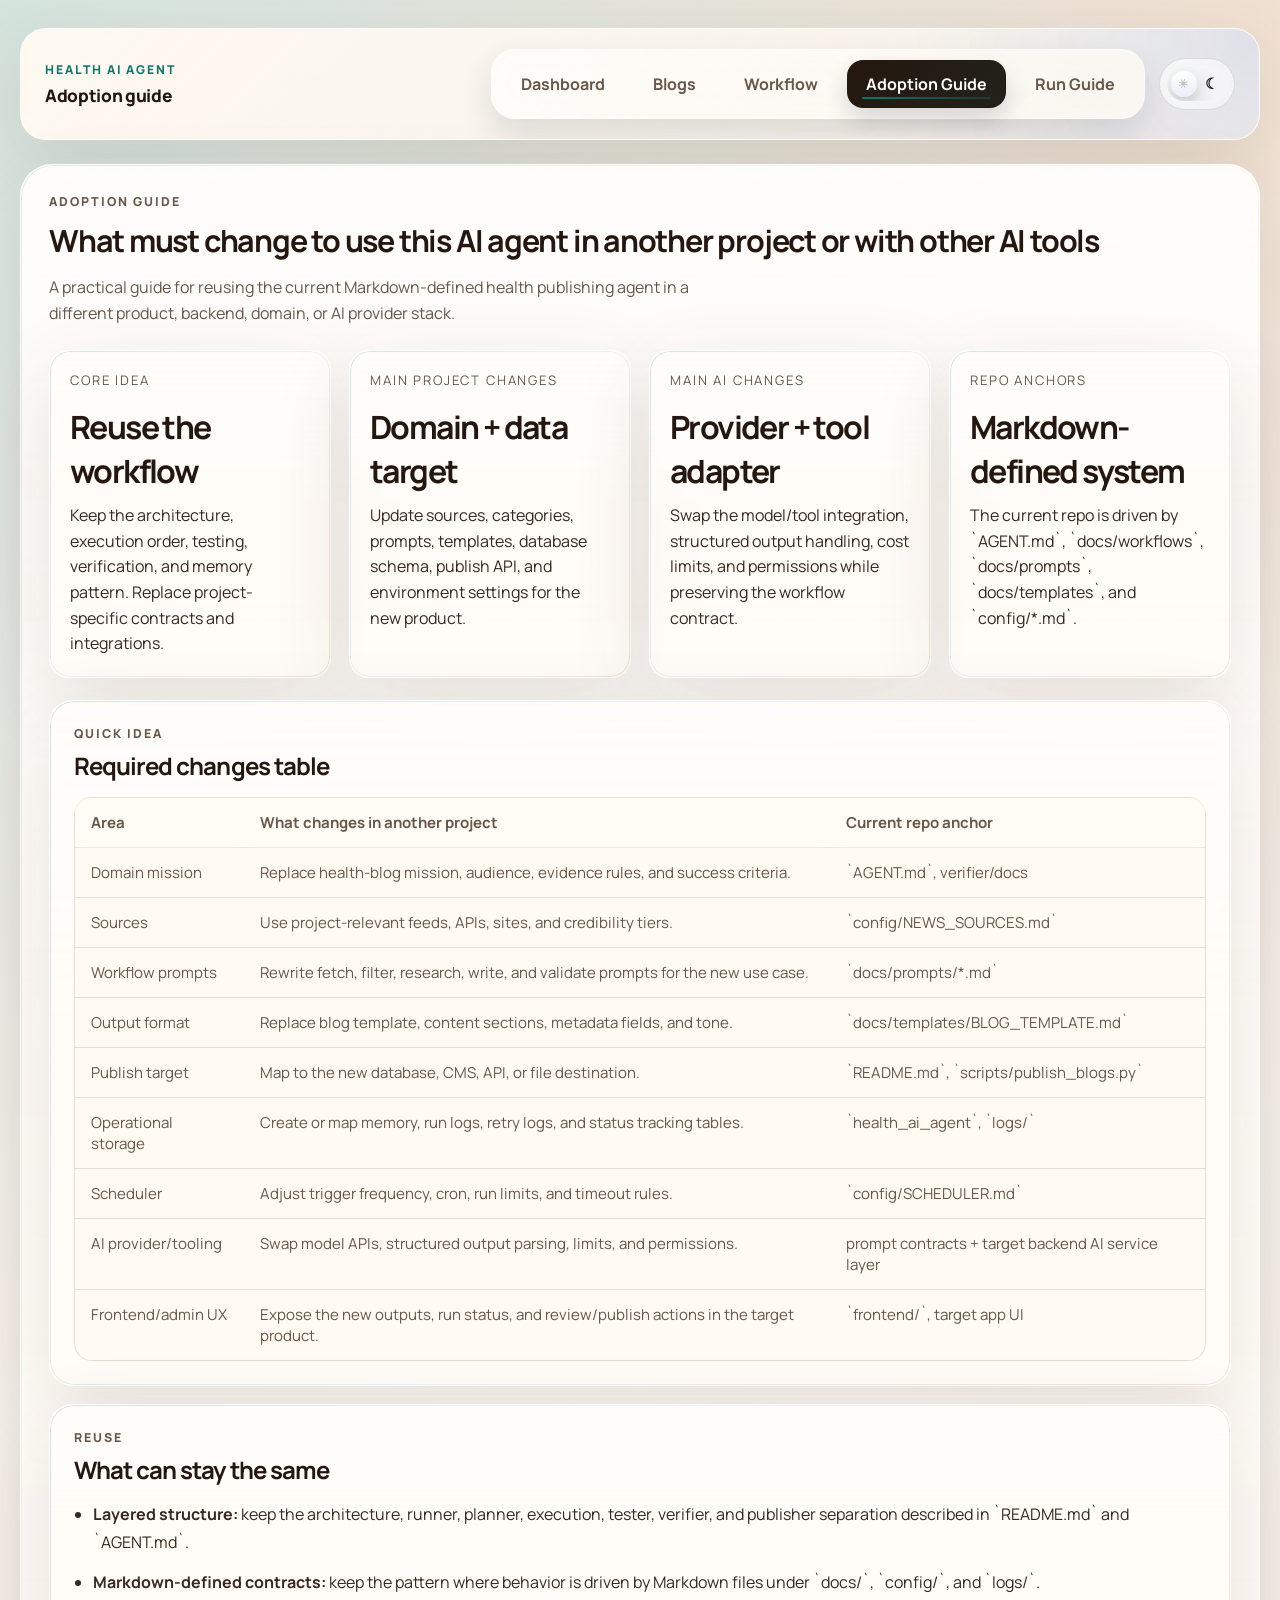
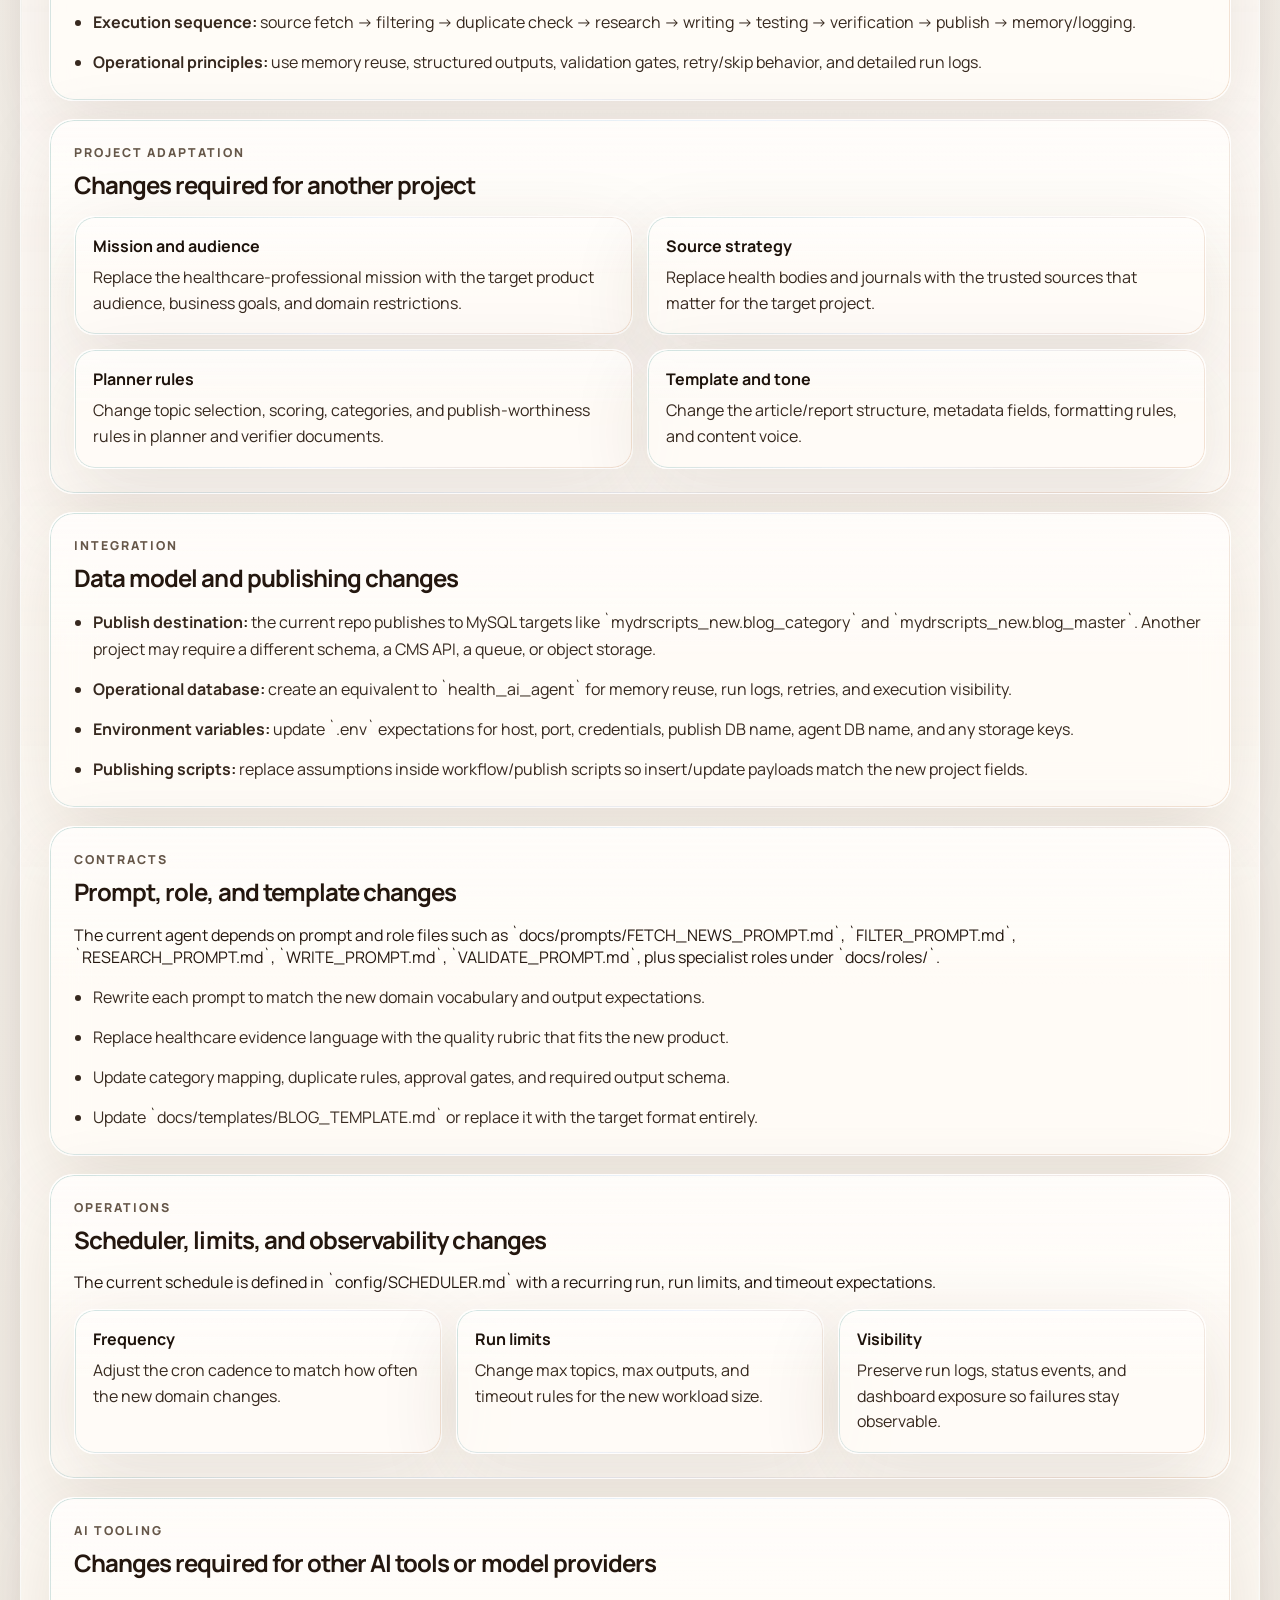
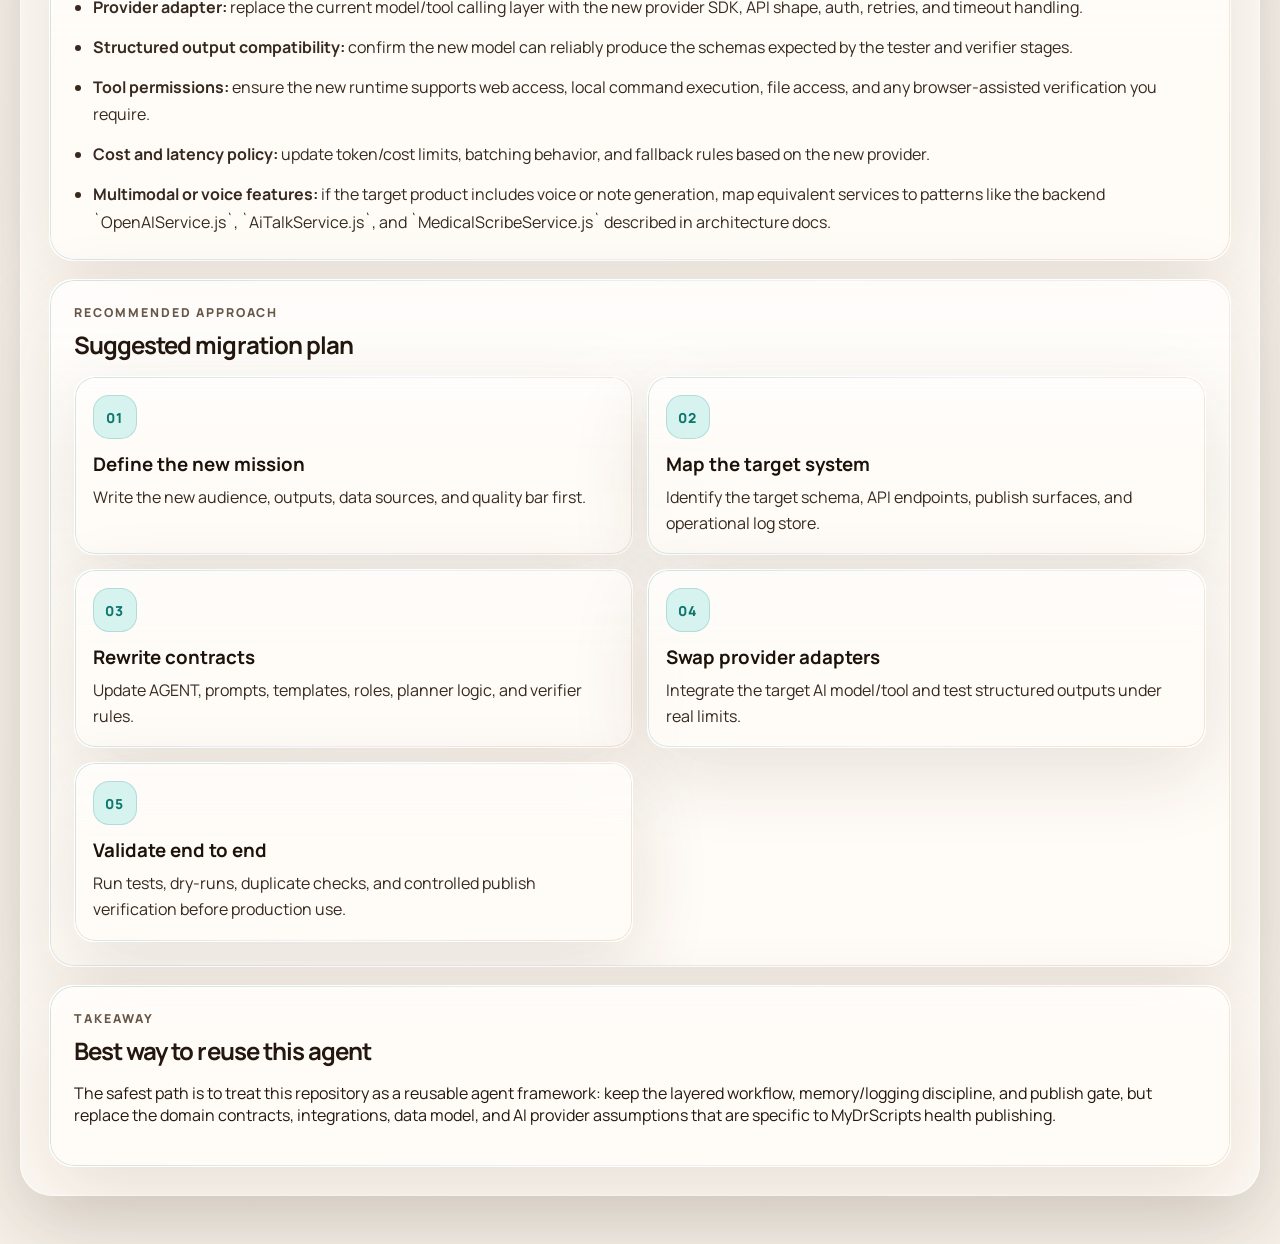
==== commit f993459c: "update dashboard design" ====
--- a/frontend/agent-adoption-guide.html
+++ b/frontend/agent-adoption-guide.html
@@ -37,7 +37,7 @@
         <header class="hero">
           <div class="app-header-brand">
             <span class="app-header-kicker">Health AI Agent</span>
-            <strong></strong>
+            <strong>Adoption guide</strong>
           </div>
           <nav class="hero-nav">
             <div class="hero-nav-links">
--- a/frontend/styles.css
+++ b/frontend/styles.css
@@ -54,6 +54,9 @@
   --metric-violet: #7c3aed;
   --metric-sky: #0284c7;
   --metric-blue: #2563eb;
+  --dashboard-accent-strong: #134e4a;
+  --dashboard-accent-soft: rgba(15, 118, 110, 0.12);
+  --dashboard-highlight: rgba(37, 99, 235, 0.12);
   --chart-total: #0f766e;
   --chart-success: #16a34a;
   --chart-error: #dc2626;
@@ -116,6 +119,9 @@
   --metric-violet: #c4b5fd;
   --metric-sky: #7dd3fc;
   --metric-blue: #93c5fd;
+  --dashboard-accent-strong: #99f6e4;
+  --dashboard-accent-soft: rgba(94, 234, 212, 0.14);
+  --dashboard-highlight: rgba(96, 165, 250, 0.16);
   --chart-total: #5eead4;
   --chart-success: #86efac;
   --chart-error: #fca5a5;
@@ -149,10 +155,18 @@
 }
 
 .shell {
-  width: min(1240px, calc(100% - 32px));
+  width: min(1320px, calc(100% - 40px));
   margin: 0 auto;
   padding: 28px 0 48px;
   animation: page-enter 0.7s ease;
+}
+
+body[data-page="dashboard"] .shell {
+  width: min(1560px, calc(100% - 40px));
+}
+
+body[data-page="dashboard"] .hero-stack {
+  margin-bottom: 18px;
 }
 
 .hero-stack {
@@ -167,7 +181,7 @@
 
 .page-content {
   position: relative;
-  padding: 24px;
+  padding: 28px;
   border-radius: calc(var(--radius) + 8px);
   border: 1px solid var(--content-shell-border);
   background:
@@ -214,12 +228,13 @@
   isolation: isolate;
   display: flex;
   justify-content: space-between;
-  gap: 20px;
+  gap: 28px;
   align-items: center;
-  padding: 18px 22px;
-  border-radius: 22px;
+  padding: 20px 24px;
+  border-radius: 26px;
   box-shadow: var(--shadow);
   background:
+    radial-gradient(circle at top right, color-mix(in srgb, var(--dashboard-highlight) 88%, transparent), transparent 28%),
     linear-gradient(135deg, var(--hero-start), var(--hero-end));
   border: 1px solid var(--hero-border);
 }
@@ -262,7 +277,7 @@
 .app-header-brand {
   display: flex;
   flex-direction: column;
-  gap: 4px;
+  gap: 6px;
   min-width: 0;
 }
 
@@ -276,9 +291,52 @@
 
 .app-header-brand strong {
   color: var(--text);
-  font-size: 1rem;
+  font-size: 1.08rem;
   font-weight: 800;
   letter-spacing: -0.02em;
+}
+
+.dashboard-hero {
+  align-items: flex-start;
+}
+
+.dashboard-hero-main {
+  flex: 1 1 auto;
+  min-width: 0;
+  display: grid;
+  gap: 10px;
+}
+
+.dashboard-hero-side {
+  flex: 0 1 760px;
+  display: grid;
+  justify-items: end;
+}
+
+.dashboard-hero-nav {
+  width: 100%;
+}
+
+.dashboard-header-meta {
+  margin: 0;
+  color: var(--muted);
+  font-size: 0.92rem;
+  line-height: 1.5;
+}
+
+.dashboard-refresh-mini {
+  min-width: 136px;
+  padding: 10px 14px;
+  border-radius: 16px;
+  border: 1px solid color-mix(in srgb, var(--surface-border) 72%, transparent);
+  background: linear-gradient(180deg, color-mix(in srgb, var(--panel-strong) 74%, transparent), transparent);
+}
+
+.dashboard-refresh-mini strong {
+  display: block;
+  margin-top: 6px;
+  font-size: 1rem;
+  color: var(--text);
 }
 
 .eyebrow {
@@ -293,7 +351,7 @@
   display: flex;
   justify-content: flex-end;
   align-items: center;
-  gap: 12px;
+  gap: 14px;
   flex-wrap: nowrap;
   max-width: 100%;
   margin-left: auto;
@@ -302,15 +360,15 @@
 .hero-nav-links {
   display: inline-flex;
   align-items: center;
-  gap: 8px;
-  padding: 8px;
-  border-radius: 999px;
+  gap: 10px;
+  padding: 10px;
+  border-radius: 24px;
   border: 1px solid color-mix(in srgb, var(--surface-border-soft) 90%, transparent);
   background:
     linear-gradient(135deg, color-mix(in srgb, var(--nav-bg) 84%, white 16%), color-mix(in srgb, var(--panel-strong) 78%, transparent));
   box-shadow:
     inset 0 1px 0 rgba(255, 255, 255, 0.18),
-    0 12px 28px rgba(15, 23, 42, 0.1);
+    0 16px 32px rgba(15, 23, 42, 0.12);
   backdrop-filter: blur(calc(var(--glass-blur) * 0.8));
 }
 
@@ -321,12 +379,13 @@
 }
 
 .nav-link {
+  position: relative;
   display: inline-flex;
   align-items: center;
   justify-content: center;
-  min-height: 44px;
-  padding: 11px 16px;
-  border-radius: 999px;
+  min-height: 46px;
+  padding: 12px 18px;
+  border-radius: 16px;
   border: 1px solid transparent;
   background: transparent;
   color: var(--muted);
@@ -335,17 +394,36 @@
   transition: transform 0.24s ease, background 0.24s ease, color 0.24s ease, border-color 0.24s ease, box-shadow 0.24s ease;
 }
 
+.nav-link::after {
+  content: "";
+  position: absolute;
+  left: 14px;
+  right: 14px;
+  bottom: 8px;
+  height: 2px;
+  border-radius: 999px;
+  background: linear-gradient(90deg, var(--accent), color-mix(in srgb, var(--accent) 28%, transparent));
+  transform: scaleX(0);
+  transform-origin: center;
+  transition: transform 0.24s ease;
+}
+
 .nav-link.active {
-  background: var(--nav-active-bg);
+  background: linear-gradient(135deg, var(--nav-active-bg), color-mix(in srgb, var(--nav-active-bg) 88%, var(--accent)));
   color: var(--nav-active-text);
   border-color: color-mix(in srgb, var(--nav-active-bg) 70%, var(--line));
   box-shadow: 0 12px 24px rgba(15, 23, 42, 0.16);
 }
 
+.nav-link.active::after,
+.nav-link:hover::after {
+  transform: scaleX(1);
+}
+
 .nav-link:hover {
-  transform: translateY(-1px);
+  transform: translateY(-2px);
   border-color: color-mix(in srgb, var(--accent) 28%, var(--line));
-  background: color-mix(in srgb, var(--accent-soft) 40%, transparent);
+  background: linear-gradient(135deg, color-mix(in srgb, var(--dashboard-accent-soft) 90%, transparent), color-mix(in srgb, var(--accent-soft) 36%, transparent));
   color: var(--text);
 }
 
@@ -590,6 +668,67 @@
   font-size: 1rem;
 }
 
+.dashboard-live-pill {
+  display: inline-flex;
+  align-items: center;
+  justify-content: center;
+  min-height: 36px;
+  padding: 8px 12px;
+  border-radius: 999px;
+  font-size: 0.78rem;
+  font-weight: 800;
+  letter-spacing: 0.1em;
+  text-transform: uppercase;
+  border: 1px solid transparent;
+}
+
+.dashboard-live-pill[data-state="live"] {
+  background: var(--badge-success-bg);
+  color: var(--badge-success-text);
+}
+
+.dashboard-live-pill[data-state="loading"],
+.dashboard-live-pill[data-state="manual"] {
+  background: color-mix(in srgb, var(--accent-soft) 72%, transparent);
+  color: var(--dashboard-accent-strong);
+}
+
+.dashboard-live-pill[data-state="error"] {
+  background: var(--badge-error-bg);
+  color: var(--danger);
+}
+
+.refresh-button {
+  display: inline-flex;
+  align-items: center;
+  justify-content: center;
+  min-height: 46px;
+  padding: 12px 18px;
+  border: 1px solid color-mix(in srgb, var(--accent) 22%, var(--line));
+  border-radius: 16px;
+  background: linear-gradient(135deg, color-mix(in srgb, var(--dashboard-accent-soft) 92%, white 8%), color-mix(in srgb, var(--panel-strong) 78%, transparent));
+  color: var(--text);
+  font: inherit;
+  font-weight: 800;
+  cursor: pointer;
+  transition: transform 0.24s ease, box-shadow 0.24s ease, border-color 0.24s ease, opacity 0.24s ease;
+}
+
+.refresh-button:hover:not(:disabled) {
+  transform: translateY(-2px);
+  border-color: color-mix(in srgb, var(--accent) 42%, var(--line));
+  box-shadow: 0 18px 30px rgba(15, 23, 42, 0.14);
+}
+
+.refresh-button:disabled {
+  cursor: progress;
+  opacity: 0.78;
+}
+
+.dashboard-help-panel {
+  margin-top: 26px;
+}
+
 .metrics-grid,
 .panel-grid,
 .blog-grid {
@@ -600,6 +739,11 @@
 
 .metrics-grid {
   grid-template-columns: repeat(auto-fit, minmax(170px, 1fr));
+}
+
+body[data-page="dashboard"] .metrics-grid {
+  grid-template-columns: repeat(auto-fit, minmax(185px, 1fr));
+  gap: 20px;
 }
 
 .metric-card,
@@ -691,6 +835,15 @@
 
 .panel-grid {
   grid-template-columns: 1.35fr 1fr;
+}
+
+.panel-grid-charts {
+  grid-template-columns: minmax(0, 1.55fr) minmax(340px, 1fr);
+}
+
+.panel-grid-operations {
+  grid-template-columns: minmax(0, 1.4fr) minmax(340px, 1fr);
+  align-items: start;
 }
 
 .panel {
@@ -2098,8 +2251,8 @@
 .detail-content {
   line-height: 1.8;
   color: var(--text);
-  max-width: 78ch;
-  margin: 0 auto;
+  /* max-width: 78ch; */
+  /* margin: 0 auto; */
   font-size: 1.02rem;
 }
 
@@ -2337,6 +2490,10 @@
     grid-template-columns: 1fr;
   }
 
+  .dashboard-hero {
+    gap: 18px;
+  }
+
   .hero {
     flex-direction: column;
     align-items: stretch;
@@ -2362,16 +2519,26 @@
   .hero-nav-links {
     flex: 1 1 auto;
     min-width: 0;
+    flex-wrap: wrap;
+  }
+
+  .dashboard-hero-side {
+    width: 100%;
+    justify-items: stretch;
   }
 
   .theme-toggle {
     margin-left: auto;
   }
+
+  .refresh-button {
+    width: auto;
+  }
 }
 
 @media (max-width: 640px) {
   .shell {
-    width: min(100% - 20px, 1240px);
+    width: min(100% - 20px, 1320px);
     padding-top: 18px;
   }
 
@@ -2384,6 +2551,10 @@
   .page-content {
     padding: 16px;
     border-radius: 22px;
+  }
+
+  .dashboard-refresh-mini {
+    padding-inline: 16px;
   }
 
   .panel,
@@ -2406,6 +2577,12 @@
     display: grid;
     grid-template-columns: 1fr;
     border-radius: 22px;
+  }
+
+  .dashboard-live-pill,
+  .dashboard-refresh-mini {
+    width: auto;
+    justify-content: center;
   }
 
   .nav-link {
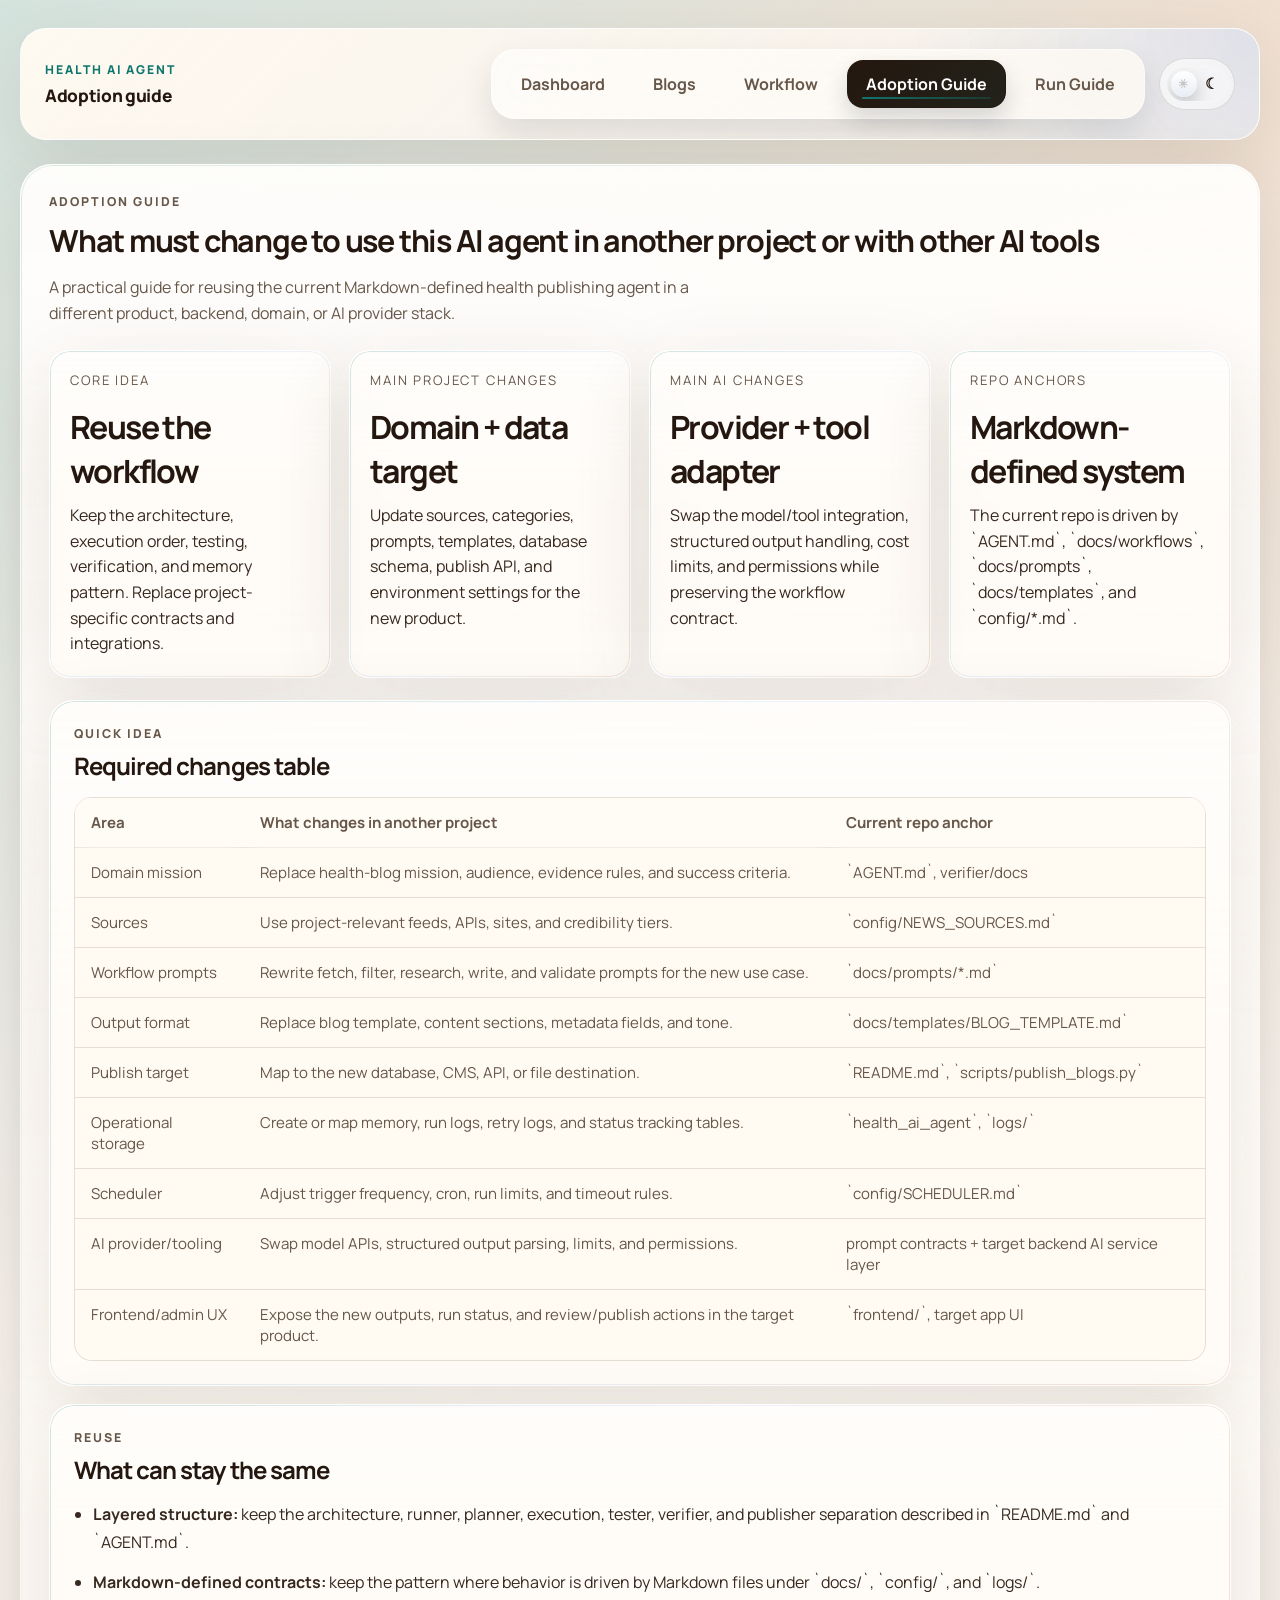
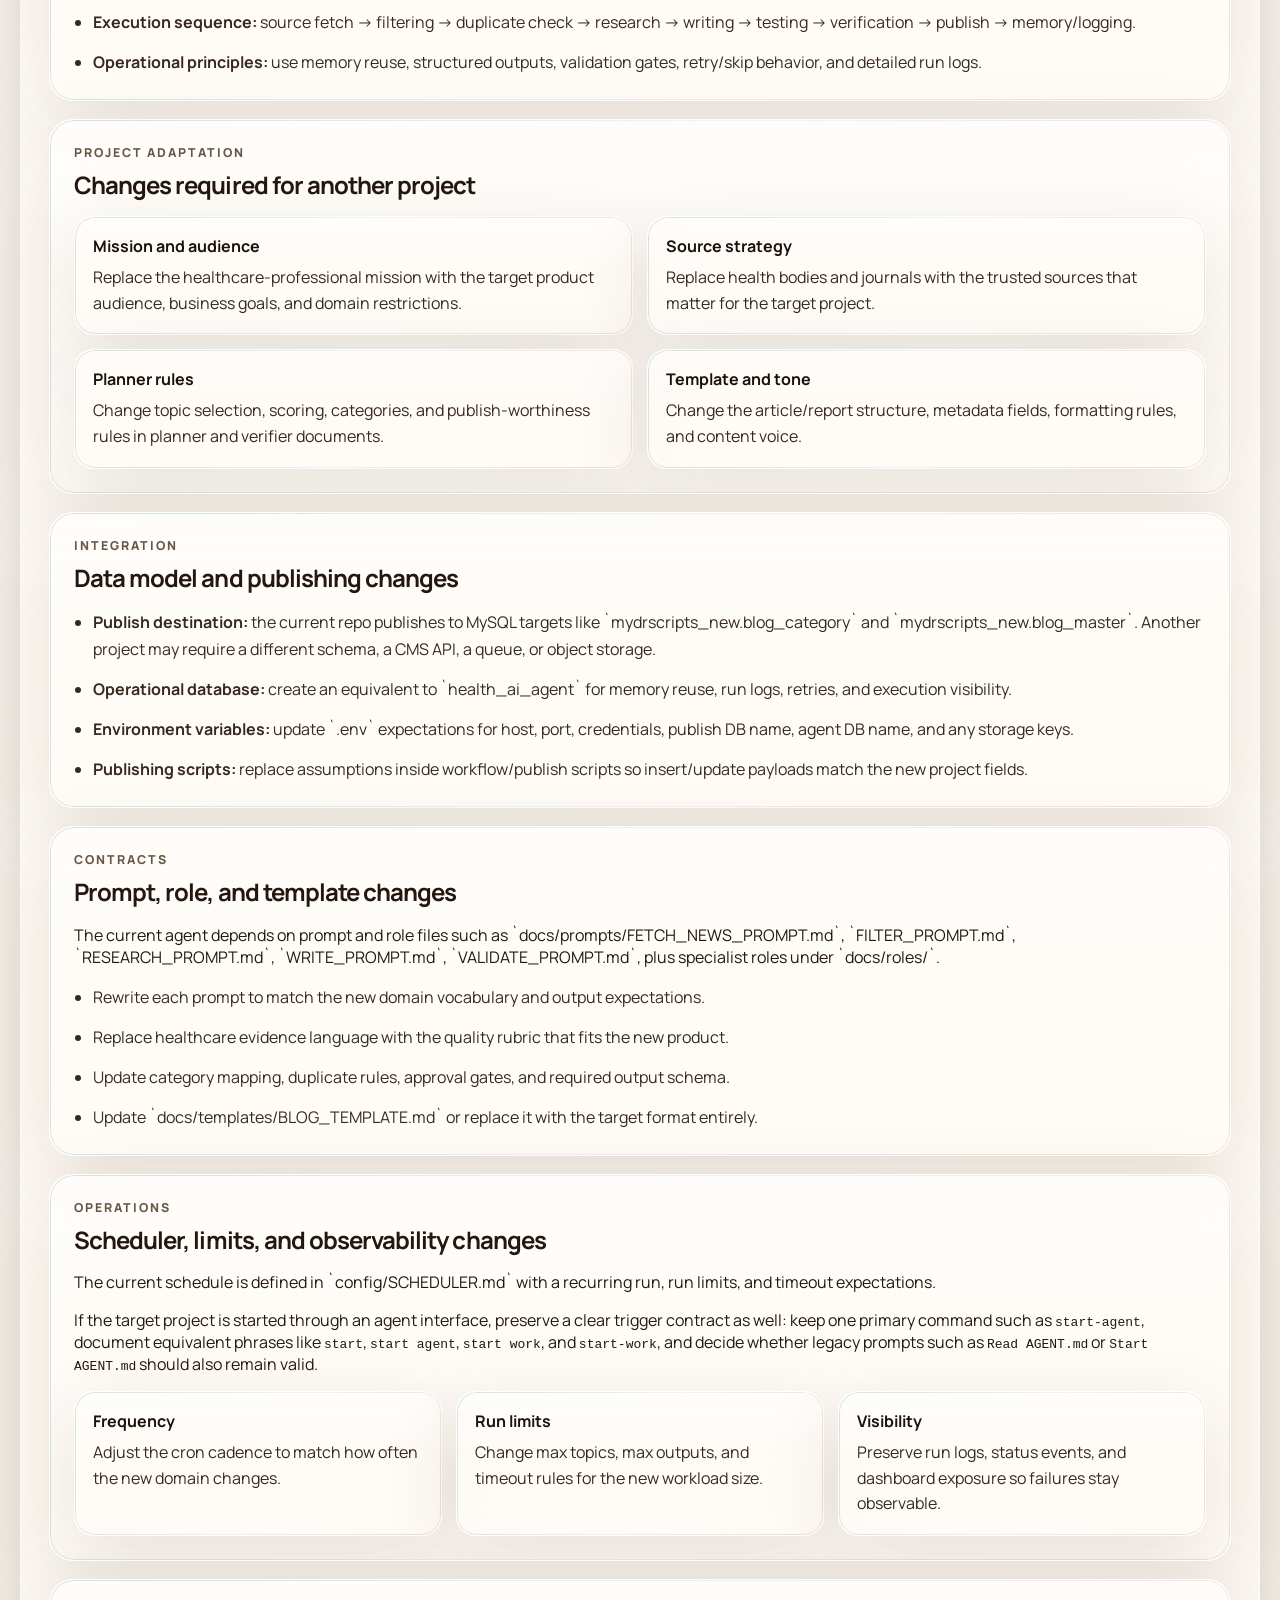
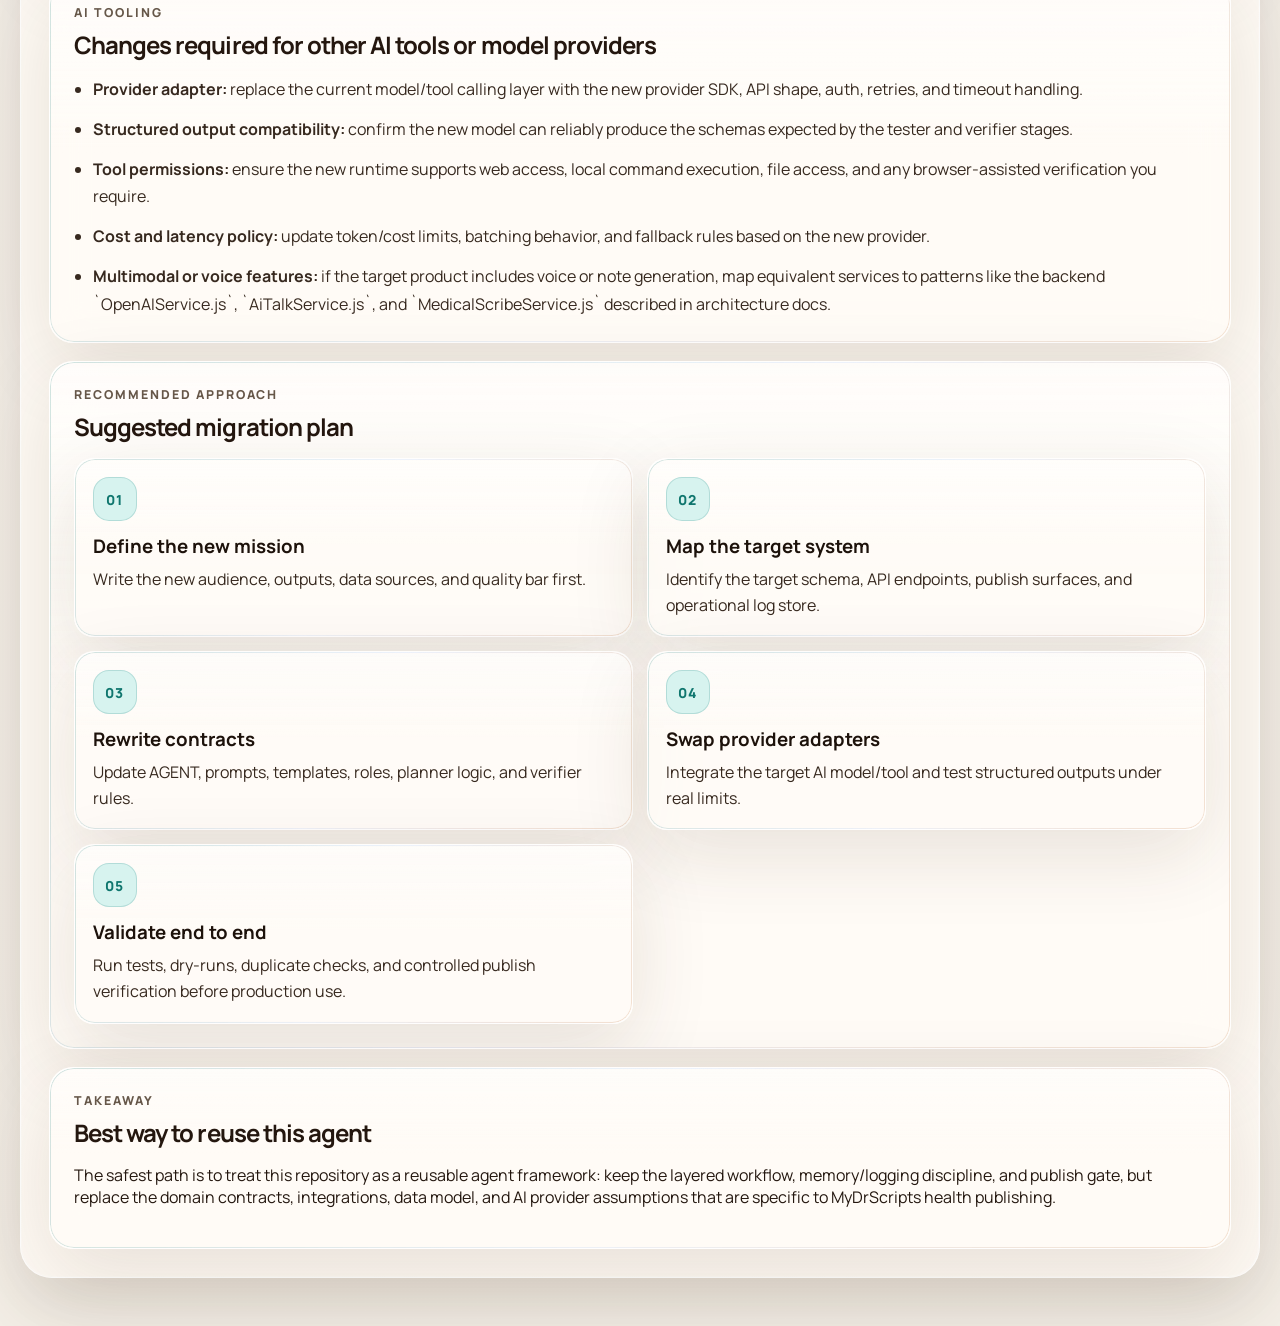
==== commit a92d0a5f: "update agent start up command" ====
--- a/frontend/agent-adoption-guide.html
+++ b/frontend/agent-adoption-guide.html
@@ -376,6 +376,15 @@
                 The current schedule is defined in `config/SCHEDULER.md` with a
                 recurring run, run limits, and timeout expectations.
               </p>
+              <p>
+                If the target project is started through an agent interface,
+                preserve a clear trigger contract as well: keep one primary
+                command such as <code>start-agent</code>, document equivalent
+                phrases like <code>start</code>, <code>start agent</code>,
+                <code>start work</code>, and <code>start-work</code>, and decide
+                whether legacy prompts such as <code>Read AGENT.md</code> or
+                <code>Start AGENT.md</code> should also remain valid.
+              </p>
               <div class="workflow-card-grid three-up">
                 <article class="workflow-mini-card">
                   <strong>Frequency</strong>
